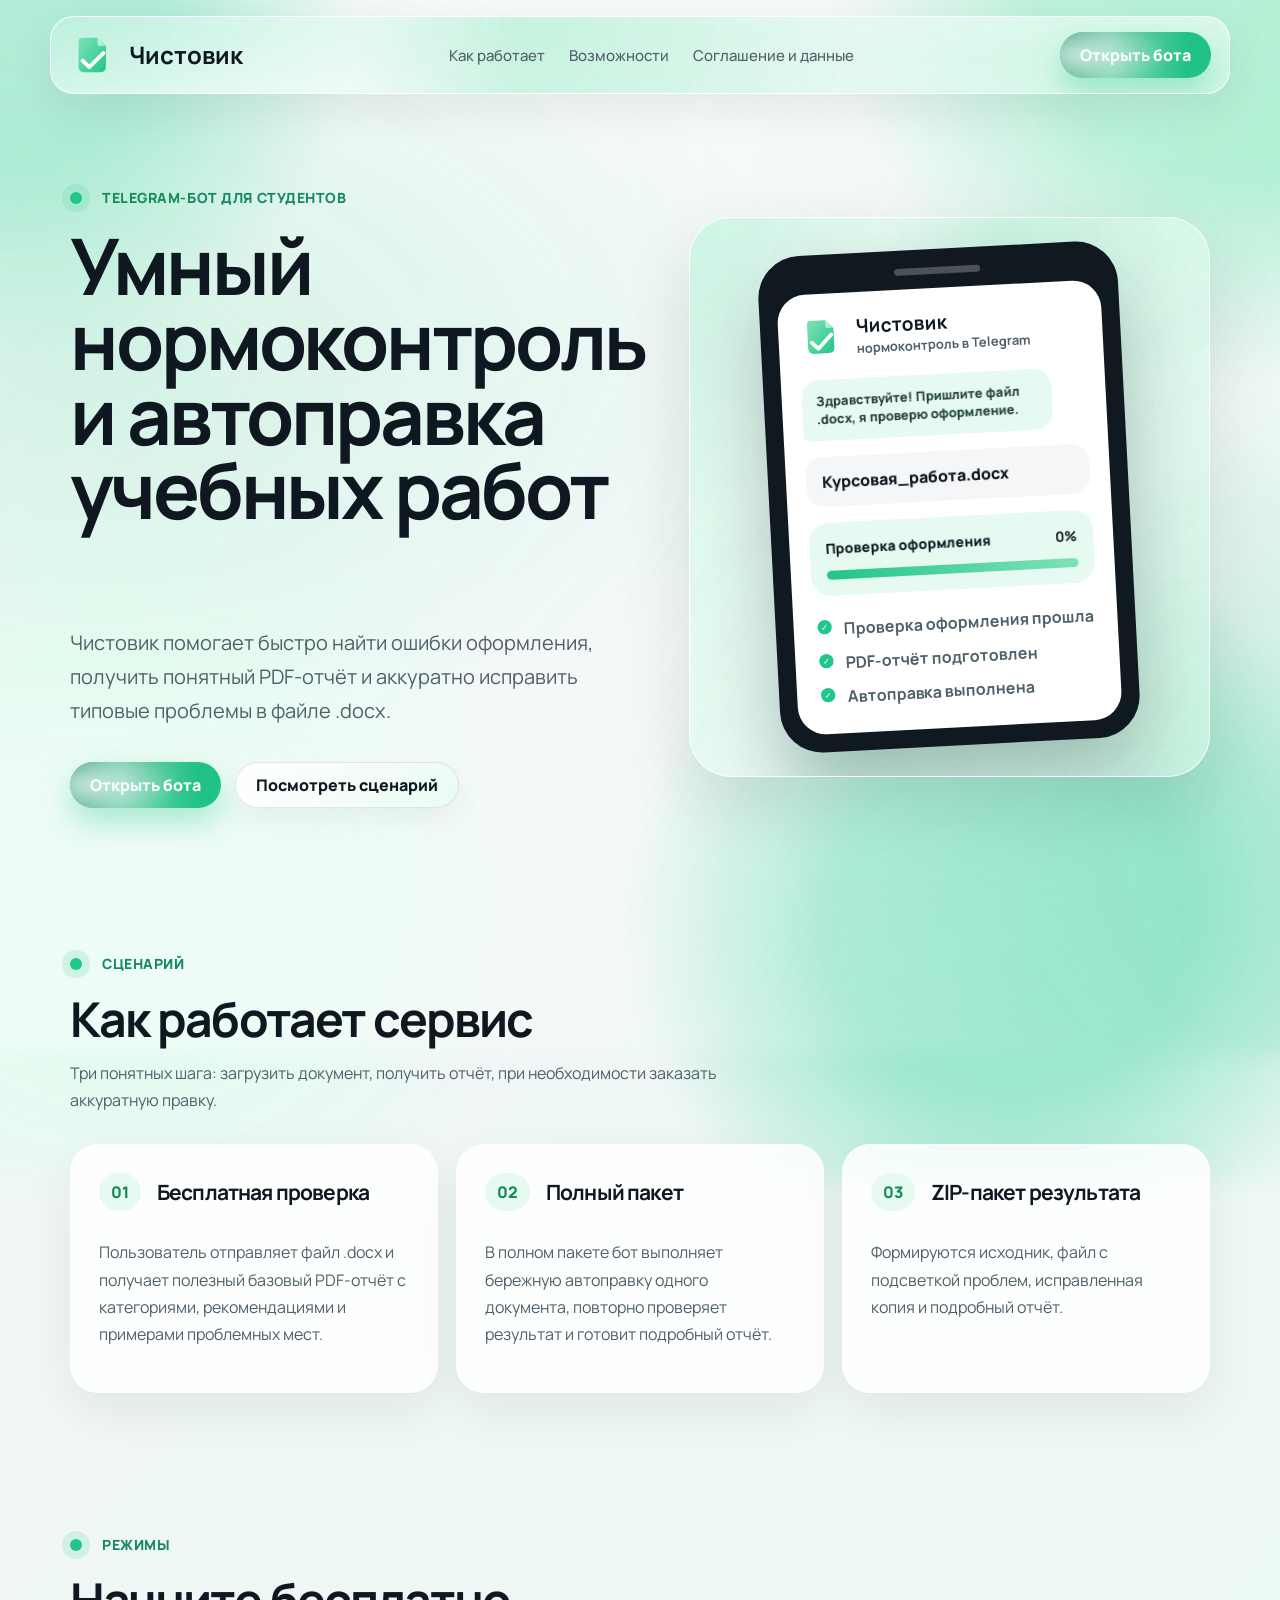
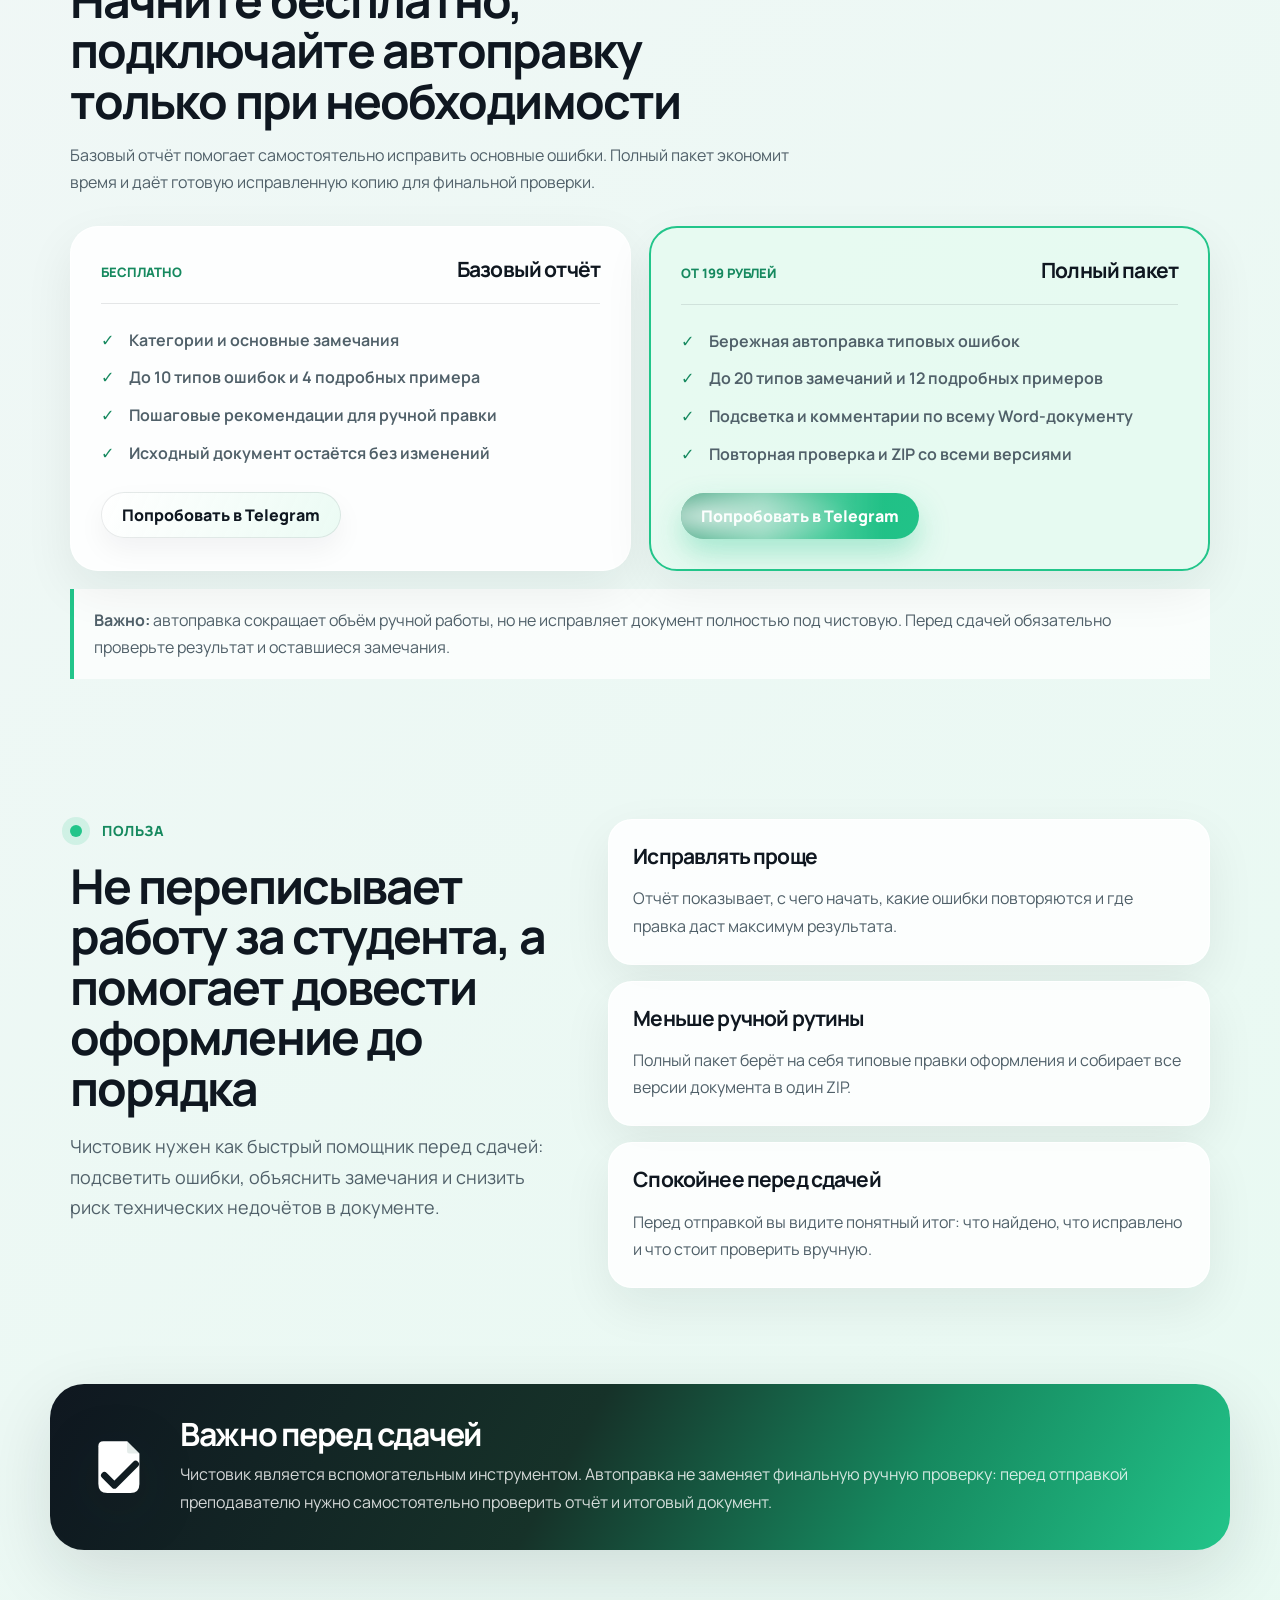
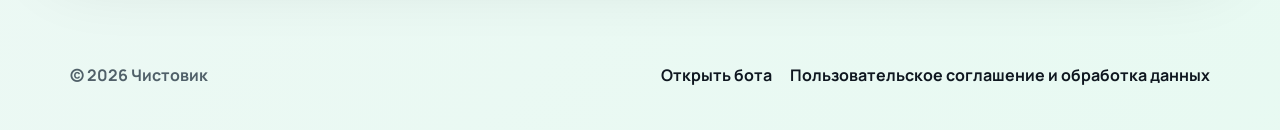
==== index.html @ cd35d50d "Refine landing caret" ====
<!doctype html>
<html lang="ru">
<head>
  <meta charset="utf-8" />
  <meta name="viewport" content="width=device-width, initial-scale=1" />
  <title>Чистовик — нормоконтроль и автоправка учебных работ</title>
  <meta name="description" content="Telegram-бот для проверки оформления, PDF-отчёта и бережной автоправки учебных работ в .docx." />
  <link rel="preconnect" href="https://fonts.googleapis.com">
  <link rel="preconnect" href="https://fonts.gstatic.com" crossorigin>
  <link href="https://fonts.googleapis.com/css2?family=Manrope:wght@400;500;600;700;800&display=swap" rel="stylesheet">
  <link rel="icon" href="assets/chistovik_mark.svg" type="image/svg+xml">
  <link rel="stylesheet" href="styles.css?v=20260607-caret1" />
</head>
<body>
  <header class="site-header">
    <a class="brand" href="index.html" aria-label="Чистовик — главная">
      <img src="assets/chistovik_mark.svg" alt="" />
      <span>Чистовик</span>
    </a>
    <nav class="nav" aria-label="Основная навигация">
      <a href="#how">Как работает</a>
      <a href="#features">Возможности</a>
      <a href="legal.html">Соглашение и данные</a>
    </nav>
    <a class="header-cta" href="https://t.me/testproverkatesbot" target="_blank" rel="noopener">Открыть бота</a>
  </header>

  <main>
    <section class="hero" id="start">
      <div class="hero__content">
        <p class="eyebrow">Telegram-бот для студентов</p>
        <h1 class="hero-title" data-typewriter="Умный нормоконтроль и автоправка учебных работ">Умный нормоконтроль и автоправка учебных работ</h1>
        <p class="lead">Чистовик помогает быстро найти ошибки оформления, получить понятный PDF-отчёт и аккуратно исправить типовые проблемы в файле .docx.</p>
        <div class="hero__actions">
          <a class="button button--primary" href="https://t.me/testproverkatesbot" target="_blank" rel="noopener">Открыть бота</a>
          <a class="button button--secondary" href="#how">Посмотреть сценарий</a>
        </div>
      </div>

      <div class="hero-card" aria-label="Пример интерфейса Чистовика">
        <div class="phone-shell">
          <div class="phone-top"></div>
          <div class="bot-card">
            <div class="bot-card__head">
              <img src="assets/chistovik_mark.svg" alt="" />
              <div>
                <strong>Чистовик</strong>
                <span>нормоконтроль в Telegram</span>
              </div>
            </div>
            <div class="bot-message bot-message--welcome">Здравствуйте! Пришлите файл .docx, я проверю оформление.</div>
            <div class="file-chip">Курсовая_работа.docx</div>
            <div class="progress-card">
              <div class="progress-card__top">
                <span>Проверка оформления</span>
                <b class="progress-percent"></b>
              </div>
              <div class="progress"><i></i></div>
            </div>
            <ul class="check-list">
              <li>Проверка оформления прошла</li>
              <li>PDF-отчёт подготовлен</li>
              <li>Автоправка выполнена</li>
            </ul>
          </div>
        </div>
      </div>
    </section>

    <section class="section" id="how">
      <div class="section__head">
        <p class="eyebrow">Сценарий</p>
        <h2>Как работает сервис</h2>
        <p>Три понятных шага: загрузить документ, получить отчёт, при необходимости заказать аккуратную правку.</p>
      </div>
      <div class="steps-grid">
        <article class="step-card">
          <div class="step-card__head">
            <span class="step-card__num">01</span>
            <h3>Бесплатная проверка</h3>
          </div>
          <p>Пользователь отправляет файл .docx и получает полезный базовый PDF-отчёт с категориями, рекомендациями и примерами проблемных мест.</p>
        </article>
        <article class="step-card">
          <div class="step-card__head">
            <span class="step-card__num">02</span>
            <h3>Полный пакет</h3>
          </div>
          <p>В полном пакете бот выполняет бережную автоправку одного документа, повторно проверяет результат и готовит подробный отчёт.</p>
        </article>
        <article class="step-card">
          <div class="step-card__head">
            <span class="step-card__num">03</span>
            <h3>ZIP-пакет результата</h3>
          </div>
          <p>Формируются исходник, файл с подсветкой проблем, исправленная копия и подробный отчёт.</p>
        </article>
      </div>
    </section>

    <section class="section comparison" id="plans">
      <div class="section__head">
        <p class="eyebrow">Режимы</p>
        <h2>Начните бесплатно, подключайте автоправку только при необходимости</h2>
        <p>Базовый отчёт помогает самостоятельно исправить основные ошибки. Полный пакет экономит время и даёт готовую исправленную копию для финальной проверки.</p>
      </div>
      <div class="comparison-grid">
        <article class="plan">
          <div class="plan__head">
            <span>Бесплатно</span>
            <h3>Базовый отчёт</h3>
          </div>
          <ul>
            <li>Категории и основные замечания</li>
            <li>До 10 типов ошибок и 4 подробных примера</li>
            <li>Пошаговые рекомендации для ручной правки</li>
            <li>Исходный документ остаётся без изменений</li>
          </ul>
          <a class="button button--secondary" href="https://t.me/testproverkatesbot" target="_blank" rel="noopener">Попробовать в Telegram</a>
        </article>
        <article class="plan plan--accent">
          <div class="plan__head">
            <span>от 199 рублей</span>
            <h3>Полный пакет</h3>
          </div>
          <ul>
            <li>Бережная автоправка типовых ошибок</li>
            <li>До 20 типов замечаний и 12 подробных примеров</li>
            <li>Подсветка и комментарии по всему Word-документу</li>
            <li>Повторная проверка и ZIP со всеми версиями</li>
          </ul>
          <a class="button button--primary" href="https://t.me/testproverkatesbot" target="_blank" rel="noopener">Попробовать в Telegram</a>
        </article>
      </div>
      <p class="comparison-note"><strong>Важно:</strong> автоправка сокращает объём ручной работы, но не исправляет документ полностью под чистовую. Перед сдачей обязательно проверьте результат и оставшиеся замечания.</p>
    </section>

    <section class="section split" id="features">
      <div>
        <p class="eyebrow">Польза</p>
        <h2>Не переписывает работу за студента, а помогает довести оформление до порядка</h2>
        <p class="section-text">Чистовик нужен как быстрый помощник перед сдачей: подсветить ошибки, объяснить замечания и снизить риск технических недочётов в документе.</p>
      </div>
      <div class="feature-list">
        <article>
          <h3>Исправлять проще</h3>
          <p>Отчёт показывает, с чего начать, какие ошибки повторяются и где правка даст максимум результата.</p>
        </article>
        <article>
          <h3>Меньше ручной рутины</h3>
          <p>Полный пакет берёт на себя типовые правки оформления и собирает все версии документа в один ZIP.</p>
        </article>
        <article>
          <h3>Спокойнее перед сдачей</h3>
          <p>Перед отправкой вы видите понятный итог: что найдено, что исправлено и что стоит проверить вручную.</p>
        </article>
      </div>
    </section>

    <section class="notice">
      <img class="notice__logo" src="assets/chistovik_mark_notice.svg" alt="" />
      <div>
        <h2>Важно перед сдачей</h2>
        <p>Чистовик является вспомогательным инструментом. Автоправка не заменяет финальную ручную проверку: перед отправкой преподавателю нужно самостоятельно проверить отчёт и итоговый документ.</p>
      </div>
    </section>
  </main>

  <footer class="footer">
    <span>© 2026 Чистовик</span>
    <div class="footer__links">
      <a href="https://t.me/testproverkatesbot" target="_blank" rel="noopener">Открыть бота</a>
      <a href="legal.html">Пользовательское соглашение и обработка данных</a>
    </div>
  </footer>
  <script>
    (() => {
      const title = document.querySelector('[data-typewriter]');
      if (!title || window.matchMedia('(prefers-reduced-motion: reduce)').matches) return;

      const text = title.dataset.typewriter || title.textContent.trim();
      title.style.minHeight = `${title.offsetHeight}px`;
      title.textContent = '';
      title.classList.add('is-typing');

      let index = 0;
      const typeNext = () => {
        title.textContent = text.slice(0, index);
        index += 1;

        if (index <= text.length) {
          const char = text[index - 2] || '';
          const delay = /[,\s]/.test(char) ? 54 : 34;
          window.setTimeout(typeNext, delay);
          return;
        }

        window.setTimeout(() => title.classList.remove('is-typing'), 900);
      };

      window.setTimeout(typeNext, 320);
    })();
  </script>
</body>
</html>
---- styles.css ----
:root {
  --chistovik-green: #22C58A;
  --chistovik-mint: #7EE2B6;
  --chistovik-mint-bg: #E6FAF1;
  --chistovik-bg: #F4F6F8;
  --chistovik-ink: #0F1720;
  --chistovik-gray: #506069;
  --white: #FFFFFF;
  --line: rgba(15, 23, 32, 0.1);
  --shadow: 0 24px 70px rgba(15, 23, 32, 0.12);
  --radius: 28px;
  --font: Manrope, Inter, DejaVu Sans, Arial, sans-serif;
}

* { box-sizing: border-box; }
html { scroll-behavior: smooth; scroll-padding-top: 112px; }
body {
  position: relative;
  min-height: 100vh;
  margin: 0;
  font-family: var(--font);
  background: linear-gradient(135deg, #f4f6f8 0%, #e6faf1 48%, #f4f6f8 100%);
  background-size: 240% 240%;
  color: var(--chistovik-ink);
  overflow-x: hidden;
  animation: pageGradientFlow 22s ease-in-out infinite;
}

body::before {
  content: '';
  position: fixed;
  inset: -22vmax;
  z-index: -2;
  pointer-events: none;
  background:
    radial-gradient(circle at 16% 20%, rgba(34,197,138,.46) 0 12vmax, transparent 27vmax),
    radial-gradient(circle at 82% 18%, rgba(126,226,182,.58) 0 15vmax, transparent 31vmax),
    radial-gradient(circle at 70% 82%, rgba(34,197,138,.36) 0 14vmax, transparent 30vmax),
    radial-gradient(circle at 22% 78%, rgba(230,250,241,.98) 0 17vmax, transparent 32vmax);
  filter: blur(12px) saturate(1.18);
  opacity: .98;
  animation: ambientGradientFlow 24s ease-in-out infinite alternate;
}

body::after {
  content: '';
  position: fixed;
  inset: -12vmax;
  z-index: -1;
  pointer-events: none;
  background:
    radial-gradient(ellipse at 12% 34%, rgba(126,226,182,.34), transparent 30%),
    radial-gradient(ellipse at 88% 62%, rgba(34,197,138,.30), transparent 34%),
    linear-gradient(115deg, rgba(255,255,255,.42) 0 24%, rgba(230,250,241,.14) 44%, rgba(126,226,182,.20) 62%, rgba(255,255,255,.34) 100%);
  background-size: 125% 125%, 130% 130%, 180% 180%;
  filter: blur(10px);
  opacity: .9;
  animation: ambientWaveSweep 18s ease-in-out infinite alternate;
}

@keyframes pageGradientFlow {
  0%, 100% { background-position: 0% 44%; }
  45% { background-position: 88% 56%; }
  72% { background-position: 36% 92%; }
}
@keyframes ambientGradientFlow {
  0% { transform: translate3d(-2%, -1%, 0) scale(1) rotate(0deg); }
  48% { transform: translate3d(3%, 2%, 0) scale(1.04) rotate(4deg); }
  100% { transform: translate3d(-1%, 3%, 0) scale(1.02) rotate(-3deg); }
}
@keyframes ambientWaveSweep {
  0% { transform: translate3d(-3%, 0, 0); background-position: 0% 38%, 100% 64%, 0% 50%; }
  50% { transform: translate3d(2%, -2%, 0); background-position: 36% 48%, 72% 46%, 72% 50%; }
  100% { transform: translate3d(4%, 1%, 0); background-position: 72% 58%, 36% 76%, 100% 50%; }
}
@keyframes headerWaveFlow {
  0%, 100% { transform: translate3d(-4%, 0, 0) rotate(-2deg); background-position: 0 12px, 0 0; }
  50% { transform: translate3d(4%, -3px, 0) rotate(2deg); background-position: 74px -2px, 100% 0; }
}
@keyframes phoneWaveFlow {
  0%, 100% { transform: translate3d(-5%, 2%, 0) rotate(-2deg); background-position: -40px 36px, 0 0; }
  50% { transform: translate3d(5%, -2%, 0) rotate(2deg); background-position: 70px -24px, 100% 0; }
}
@keyframes waveRibbonFlow {
  0%, 100% { transform: translate3d(-42%, 8%, 0) rotate(-10deg); opacity: .18; }
  42% { transform: translate3d(-4%, -8%, 0) rotate(7deg); opacity: .48; }
  78% { transform: translate3d(36%, 6%, 0) rotate(-6deg); opacity: .26; }
}
@keyframes ctaGradientFlow {
  0%, 100% { background-position: 0% 50%; }
  42% { background-position: 86% 42%; }
  74% { background-position: 40% 82%; }
}
@keyframes ctaLightSweep {
  0% { transform: translate3d(-46%, 12%, 0) rotate(-10deg); opacity: .18; }
  48% { transform: translate3d(18%, -10%, 0) rotate(8deg); opacity: .42; }
  100% { transform: translate3d(46%, 10%, 0) rotate(-6deg); opacity: .2; }
}

@media (prefers-reduced-motion: reduce) {
  html { scroll-behavior: auto; }
  *, *::before, *::after {
    transition-duration: .01ms !important;
  }
}

a { color: inherit; text-decoration: none; }
p { color: var(--chistovik-gray); line-height: 1.7; }
img { max-width: 100%; }
.hero__content, .hero-card, .section > *, .legal-layout > * { min-width: 0; }

.site-header {
  position: sticky;
  top: 0;
  z-index: 20;
  display: flex;
  align-items: center;
  justify-content: space-between;
  gap: 24px;
  max-width: 1180px;
  margin: 16px auto 0;
  padding: 14px 18px;
  overflow: hidden;
  border: 1px solid rgba(255,255,255,.75);
  border-radius: 24px;
  background: rgba(255,255,255,.72);
  backdrop-filter: blur(20px) saturate(1.08);
  box-shadow: 0 14px 45px rgba(15, 23, 32, 0.08);
}
.site-header::before {
  content: '';
  position: absolute;
  inset: -75% -26%;
  z-index: 0;
  pointer-events: none;
  background:
    radial-gradient(ellipse 70% 120% at 6% 22%, rgba(34,197,138,.34), transparent 62%),
    radial-gradient(ellipse 82% 130% at 92% 72%, rgba(126,226,182,.34), transparent 64%),
    radial-gradient(ellipse 68% 110% at 48% 112%, rgba(255,255,255,.68), transparent 66%),
    linear-gradient(105deg, rgba(230,250,241,.34), rgba(126,226,182,.16), rgba(255,255,255,.28));
  filter: blur(8px) saturate(1.08);
  opacity: .78;
  animation: headerWaveFlow 15s ease-in-out infinite;
}
.site-header::after {
  content: '';
  position: absolute;
  inset: -105% -48%;
  z-index: 0;
  pointer-events: none;
  background:
    linear-gradient(104deg, transparent 0 24%, rgba(255,255,255,.74) 38%, rgba(126,226,182,.54) 45%, transparent 60% 100%),
    linear-gradient(80deg, transparent 0 34%, rgba(34,197,138,.24) 44%, transparent 58% 100%);
  filter: blur(14px) saturate(1.08);
  opacity: .42;
  animation: waveRibbonFlow 7.8s ease-in-out infinite;
}
.site-header > * { position: relative; z-index: 1; }

.brand { display: inline-flex; align-items: center; gap: 12px; flex: 0 0 auto; }
.brand img { display: block; width: 48px; height: 48px; }
.brand span { color: var(--chistovik-ink); font-size: 24px; line-height: 1; font-weight: 700; letter-spacing: 0; }
.nav { display: flex; align-items: center; gap: 24px; font-weight: 500; font-size: 15px; color: var(--chistovik-gray); }
.nav a:hover { color: var(--chistovik-ink); }
.header-cta, .button {
  position: relative;
  display: inline-flex;
  align-items: center;
  justify-content: center;
  min-height: 46px;
  padding: 0 20px;
  overflow: hidden;
  isolation: isolate;
  border-radius: 999px;
  font-weight: 800;
  transition: transform .2s ease, box-shadow .2s ease, background .2s ease;
}
.header-cta, .button--primary {
  background: linear-gradient(115deg, #16895f 0%, #20bf85 28%, #22C58A 56%, #7EE2B6 82%, #20bf85 100%);
  background-size: 220% 220%;
  color: var(--white);
  box-shadow: 0 14px 30px rgba(34, 197, 138, .34);
  animation: ctaGradientFlow 8s ease-in-out infinite;
}
.header-cta::before, .button--primary::before {
  content: '';
  position: absolute;
  inset: -130% -48%;
  pointer-events: none;
  background:
    radial-gradient(ellipse at 30% 50%, rgba(255,255,255,.7), transparent 32%),
    linear-gradient(90deg, transparent 0 18%, rgba(230,250,241,.45) 42%, transparent 68% 100%);
  filter: blur(5px);
  animation: ctaLightSweep 6.8s ease-in-out infinite;
}
.button--secondary {
  background: linear-gradient(115deg, rgba(255,255,255,.94), rgba(230,250,241,.86), rgba(255,255,255,.96));
  background-size: 220% 220%;
  color: var(--chistovik-ink);
  border: 1px solid rgba(15,23,32,.09);
  box-shadow: 0 12px 28px rgba(15,23,32,.05);
  animation: ctaGradientFlow 10s ease-in-out infinite;
}
.header-cta:hover, .button:hover { transform: translateY(-2px); }

.hero {
  max-width: 1180px;
  margin: 52px auto 0;
  padding: 40px 20px 74px;
  display: grid;
  grid-template-columns: 1.04fr .96fr;
  gap: 54px;
  align-items: center;
}
.eyebrow {
  display: inline-flex;
  align-items: center;
  gap: 20px;
  margin: 0 0 18px;
  color: #16895f;
  font-size: 14px;
  font-weight: 800;
  letter-spacing: .04em;
  text-transform: uppercase;
}
.eyebrow::before {
  content: '';
  width: 12px;
  height: 12px;
  flex: 0 0 12px;
  border-radius: 50%;
  background: var(--chistovik-green);
  box-shadow: 0 0 0 8px rgba(34,197,138,.14);
  animation: eyebrowPulse 1.9s ease-in-out infinite;
}
@keyframes eyebrowPulse {
  0%, 100% {
    box-shadow: 0 0 0 8px rgba(34,197,138,.14), 0 0 0 0 rgba(34,197,138,.25);
    transform: scale(1);
  }
  50% {
    box-shadow: 0 0 0 8px rgba(34,197,138,.18), 0 0 0 13px rgba(34,197,138,0);
    transform: scale(1.08);
  }
}
h1, h2, h3 { margin: 0; letter-spacing: -0.04em; }
h1 { max-width: 720px; font-size: clamp(42px, 7vw, 78px); line-height: .96; }
.hero-title {
  position: relative;
}
.hero-title.is-typing::after {
  content: '';
  display: inline-block;
  width: 1px;
  height: .78em;
  margin-left: .06em;
  border-radius: 1px;
  background: currentColor;
  opacity: .82;
  vertical-align: -.08em;
  animation: caretBlink 1.05s steps(1) infinite;
}
@keyframes caretBlink {
  0%, 46% { opacity: .82; }
  47%, 100% { opacity: 0; }
}
h2 { font-size: clamp(30px, 4vw, 48px); line-height: 1.05; }
h3 { font-size: 21px; line-height: 1.2; }
.lead { max-width: 650px; margin: 24px 0 0; font-size: 20px; }
.hero__actions { display: flex; flex-wrap: wrap; gap: 14px; margin-top: 34px; }
.hero-card { position: relative; min-height: 560px; border-radius: 42px; background: linear-gradient(145deg, rgba(230,250,241,.96), rgba(255,255,255,.72)); border: 1px solid rgba(255,255,255,.8); box-shadow: var(--shadow); overflow: hidden; }
.hero-card::before { content: ''; position: absolute; inset: -42%; background: radial-gradient(ellipse 76% 54% at 2% 18%, rgba(34,197,138,.20), transparent 66%), radial-gradient(ellipse 78% 56% at 94% 78%, rgba(126,226,182,.48), transparent 68%), radial-gradient(ellipse 80% 58% at 44% 112%, rgba(255,255,255,.74), transparent 70%), linear-gradient(145deg, rgba(230,250,241,.20), rgba(126,226,182,.22), rgba(255,255,255,.16)); filter: blur(12px) saturate(1.08); opacity: .82; animation: phoneWaveFlow 17s ease-in-out infinite; }
.hero-card::after { content: ''; position: absolute; inset: -56% -44%; pointer-events: none; background: linear-gradient(105deg, transparent 0 26%, rgba(255,255,255,.72) 40%, rgba(126,226,182,.42) 48%, transparent 64% 100%), linear-gradient(rgba(255,255,255,.06), rgba(255,255,255,.20)); filter: blur(18px) saturate(1.05); opacity: .42; animation: waveRibbonFlow 8.6s ease-in-out infinite reverse; }
.phone-shell { position: absolute; left: 50%; top: 50%; z-index: 1; width: min(360px, 82%); transform: translate(-50%, -50%) rotate(-3deg); padding: 18px; border-radius: 42px; background: #101820; box-shadow: 0 38px 80px rgba(15,23,32,.26); }
.phone-top { width: 86px; height: 7px; margin: 0 auto 14px; border-radius: 99px; background: rgba(255,255,255,.25); }
.bot-card { padding: 20px; min-height: 440px; border-radius: 28px; background: #fff; overflow: hidden; }
.bot-card__head { display: flex; gap: 12px; align-items: center; }
.bot-card__head img { width: 46px; height: 46px; }
.bot-card__head strong { display:block; font-size: 19px; }
.bot-card__head span { display:block; color: var(--chistovik-gray); font-size: 13px; font-weight: 700; }
.bot-message { margin-top: 20px; max-width: 250px; padding: 12px 14px; border-radius: 18px 18px 18px 6px; background: var(--chistovik-mint-bg); color: #244237; font-size: 13px; line-height: 1.42; font-weight: 800; opacity: 1; transform: translateY(0); animation: phoneStepIn 9s ease-in-out infinite; }
.file-chip { margin-top: 16px; padding: 14px 16px; border-radius: 18px; background: var(--chistovik-bg); font-weight: 800; opacity: 1; transform: translateX(0); animation: fileSend 9s ease-in-out infinite; }
.progress-card { margin-top: 16px; padding: 16px; border-radius: 20px; background: var(--chistovik-mint-bg); opacity: 1; transform: translateY(0); animation: progressCardIn 9s ease-in-out infinite; }
.progress-card__top { display: flex; justify-content: space-between; gap: 12px; font-size: 14px; font-weight: 800; }
.progress { height: 9px; margin-top: 13px; border-radius: 999px; background: rgba(34,197,138,.18); overflow: hidden; }
.progress i { display: block; height: 100%; width: 100%; border-radius: inherit; background: linear-gradient(90deg, var(--chistovik-green), var(--chistovik-mint)); animation: progressRun 9s ease-in-out infinite; }
.progress-percent::before { content: "0%"; animation: progressPercent 9s linear infinite; }
.check-list { padding: 0; margin: 22px 0 0; list-style: none; display: grid; gap: 12px; }
.check-list li { position: relative; padding-left: 30px; color: var(--chistovik-gray); font-weight: 700; opacity: 1; transform: translateX(0); animation: checkSlide 9s ease-in-out infinite; }
.check-list li:nth-child(1) { animation-delay: 0s; }
.check-list li:nth-child(2) { animation-delay: .28s; }
.check-list li:nth-child(3) { animation-delay: .56s; }
.check-list li::before { content: '✓'; position:absolute; left:0; top:-2px; width:22px; height:22px; border-radius:50%; background: var(--chistovik-green); color:#fff; display:grid; place-items:center; font-size:13px; transform: scale(.65); animation: checkPop 9s ease-in-out infinite; }
.check-list li:nth-child(2)::before { animation-delay: .28s; }
.check-list li:nth-child(3)::before { animation-delay: .56s; }
@keyframes phoneStepIn {
  0%, 100% { opacity: 1; transform: translateY(0); }
  44%, 88% { opacity: .38; transform: translateY(-4px); }
}
@keyframes fileSend {
  0%, 14%, 100% { opacity: .35; transform: translateX(18px); }
  22%, 88% { opacity: 1; transform: translateX(0); }
  96% { opacity: .35; transform: translateX(18px); }
}
@keyframes progressCardIn {
  0%, 30%, 100% { opacity: .35; transform: translateY(12px); }
  38%, 88% { opacity: 1; transform: translateY(0); }
  96% { opacity: .35; transform: translateY(12px); }
}
@keyframes progressRun {
  0%, 38% { width: 0%; }
  52% { width: 38%; }
  67% { width: 82%; }
  76%, 94% { width: 100%; }
  100% { width: 0%; }
}
@keyframes progressPercent {
  0%, 38% { content: "0%"; }
  48% { content: "27%"; }
  58% { content: "54%"; }
  68% { content: "82%"; }
  76%, 94% { content: "100%"; }
  100% { content: "0%"; }
}
@keyframes checkSlide {
  0%, 64%, 100% { opacity: .28; transform: translateX(14px); }
  72%, 88% { opacity: 1; transform: translateX(0); }
  96% { opacity: .28; transform: translateX(14px); }
}
@keyframes checkPop {
  0%, 64%, 100% { transform: scale(.65); }
  72%, 88% { transform: scale(1); }
  96% { transform: scale(.65); }
}

.section { max-width: 1180px; margin: 0 auto; padding: 70px 20px; scroll-margin-top: 112px; }
.section__head { max-width: 720px; margin-bottom: 30px; }
.steps-grid { display: grid; grid-template-columns: repeat(3, 1fr); gap: 18px; }
.step-card, .feature-list article, .legal-card, .legal-toc, .summary-box { background: rgba(255,255,255,.84); border: 1px solid rgba(255,255,255,.9); box-shadow: 0 18px 50px rgba(15,23,32,.07); }
.step-card { padding: 28px; border-radius: var(--radius); }
.step-card__head { display: flex; align-items: center; gap: 16px; margin-bottom: 28px; }
.step-card__num { display:inline-flex; padding: 8px 12px; border-radius: 999px; background: var(--chistovik-mint-bg); color: #16895f; font-weight: 900; }
.split { display: grid; grid-template-columns: .9fr 1.1fr; gap: 46px; align-items: start; }
.section-text { font-size: 18px; }
.feature-list { display: grid; gap: 16px; }
.feature-list article { padding: 24px; border-radius: 24px; }
.feature-list p { margin-bottom: 0; }
.comparison-grid { display: grid; grid-template-columns: repeat(2, minmax(0, 1fr)); gap: 18px; }
.plan { padding: 30px; border-radius: var(--radius); background: rgba(255,255,255,.86); border: 1px solid rgba(255,255,255,.95); box-shadow: 0 18px 50px rgba(15,23,32,.07); }
.plan--accent { position: relative; overflow: hidden; isolation: isolate; border: 2px solid var(--chistovik-green); background: rgba(230,250,241,.9); }
.plan__head { display: flex; align-items: baseline; justify-content: space-between; gap: 20px; padding-bottom: 20px; border-bottom: 1px solid var(--line); }
.plan__head span { color: #16895f; font-size: 13px; font-weight: 800; text-transform: uppercase; }
.plan ul { display: grid; gap: 13px; margin: 24px 0 0; padding: 0; list-style: none; }
.plan li { position: relative; padding-left: 28px; color: var(--chistovik-gray); line-height: 1.55; font-weight: 650; }
.plan li::before { content: '✓'; position: absolute; left: 0; top: 0; color: #16895f; font-weight: 900; }
.plan .button { margin-top: 26px; }
.comparison-note { margin: 18px 0 0; padding: 18px 20px; border-left: 4px solid var(--chistovik-green); background: rgba(255,255,255,.72); }
.notice { position: relative; max-width: 1180px; margin: 26px auto 86px; padding: 34px; border-radius: 34px; color:#fff; display:flex; gap:24px; align-items:center; overflow: hidden; background: linear-gradient(120deg, #0F1720 0%, #163229 44%, #16895f 72%, #22C58A 100%); box-shadow: var(--shadow); }
.notice > * { position: relative; z-index: 1; }
.notice__logo { width: 72px; height: 72px; flex: 0 0 72px; filter: drop-shadow(0 16px 28px rgba(15,23,32,.18)); }
.notice h2 { font-size: 32px; }
.notice p { color: rgba(255,255,255,.82); margin: 10px 0 0; }
.footer { max-width: 1180px; margin: 0 auto; padding: 28px 20px 44px; display:flex; justify-content:space-between; gap:20px; color: var(--chistovik-gray); font-weight: 700; }
.footer a { color: var(--chistovik-ink); }
.footer__links { display: flex; align-items: center; justify-content: flex-end; flex-wrap: wrap; gap: 18px; }

.legal-page { max-width: 1180px; margin: 0 auto; padding: 48px 20px 78px; }
.legal-hero { max-width: 880px; padding: 26px 0 34px; }
.legal-hero h1 { font-size: clamp(36px, 5vw, 62px); }
.legal-hero p:last-child { font-size: 18px; }
.back-link { display: flex; width: fit-content; margin-bottom: 18px; color: var(--chistovik-gray); font-weight: 800; }
.legal-hero .eyebrow { display: flex; width: fit-content; margin-top: 0; margin-bottom: 18px; }
.legal-layout { display: grid; grid-template-columns: 270px 1fr; gap: 24px; align-items: start; }
.legal-toc { position: sticky; top: 112px; display:grid; gap: 10px; padding: 18px; border-radius: 24px; }
.legal-toc strong { margin-bottom: 6px; }
.legal-toc a { color: var(--chistovik-gray); font-weight: 750; font-size: 14px; }
.legal-card { padding: 34px; border-radius: 30px; counter-reset: legal-section; }
.legal-card section { padding-top: 24px; margin-top: 24px; border-top: 1px solid var(--line); }
.legal-card section[data-section] { counter-increment: legal-section; }
.legal-card h2 { font-size: 28px; margin-bottom: 14px; }
.legal-card li { margin: 10px 0; color: var(--chistovik-gray); line-height: 1.75; }
.summary-box { padding: 18px 20px; border-radius: 20px; background: var(--chistovik-mint-bg); color: #244237; line-height: 1.65; }

@media (max-width: 860px) {
  .site-header { margin: 10px 10px 0; border-radius: 20px; }
  .nav { display: none; }
  .hero, .split, .legal-layout, .comparison-grid { grid-template-columns: 1fr; }
  .hero { margin-top: 22px; gap: 26px; padding-bottom: 44px; }
  .hero-card { min-height: 520px; }
  .steps-grid { grid-template-columns: 1fr; }
  .legal-toc { position: static; }
  .notice { margin-left: 20px; margin-right: 20px; align-items: flex-start; }
}

@media (max-width: 560px) {
  body { overflow-x: hidden; }
  body::before {
    inset: -34vmax -28vmax;
    background:
      radial-gradient(circle at 20% 8%, rgba(34,197,138,.26) 0 18vmax, transparent 36vmax),
      radial-gradient(circle at 86% 30%, rgba(126,226,182,.34) 0 20vmax, transparent 40vmax),
      radial-gradient(circle at 52% 86%, rgba(34,197,138,.20) 0 18vmax, transparent 42vmax);
    filter: blur(18px) saturate(1.08);
    opacity: .72;
  }
  body::after {
    inset: -22vmax;
    background:
      radial-gradient(ellipse at 18% 28%, rgba(126,226,182,.22), transparent 42%),
      radial-gradient(ellipse at 92% 72%, rgba(34,197,138,.18), transparent 44%);
    background-size: 150% 150%, 155% 155%;
    filter: blur(18px);
    opacity: .54;
  }
  .site-header { width: calc(100% - 20px); gap: 10px; padding: 12px; }
  .brand { min-width: 0; }
  .brand { gap: 8px; }
  .brand img { width: 32px; height: 32px; }
  .brand span { font-size: 17px; }
  .header-cta { min-height: 40px; padding: 0 12px; font-size: 12px; white-space: nowrap; }
  .site-header::before {
    inset: -95% -42%;
    opacity: .68;
    filter: blur(10px) saturate(1.04);
  }
  .hero, .section, .footer { width: 100%; max-width: 100vw; overflow: visible; }
  .hero { margin-left: 0; margin-right: 0; padding-left: 16px; padding-right: 16px; }
  .hero__content { width: 100%; max-width: calc(100vw - 32px); min-width: 0; overflow: visible; }
  .eyebrow {
    max-width: 100%;
    gap: 18px;
    padding: 8px 0 8px 10px;
    margin-left: -2px;
    overflow: visible;
  }
  .eyebrow::before {
    margin-left: 2px;
  }
  h1 { max-width: calc(100vw - 32px); font-size: 30px; line-height: 1.08; overflow-wrap: anywhere; word-break: break-word; }
  h2 { max-width: 100%; font-size: 30px; overflow-wrap: anywhere; }
  .lead { max-width: 100%; font-size: 17px; overflow-wrap: anywhere; }
  .hero__actions { display: grid; }
  .button { width: 100%; }
  .hero-card { width: 100%; max-width: calc(100vw - 32px); min-height: 530px; overflow: hidden; border-radius: 28px; }
  .hero-card::before {
    inset: -52%;
    opacity: .66;
    filter: blur(14px) saturate(1.04);
  }
  .phone-shell { top: 52%; width: min(310px, calc(100% - 28px)); max-width: 310px; padding: 14px; transform: translate(-50%, -50%) rotate(-2deg); }
  .bot-card { padding: 16px; }
  .bot-message { max-width: 210px; }
  .step-card p, .section__head p, .plan li, .feature-list p, .notice p { overflow-wrap: anywhere; }
  .section { padding: 46px 16px; }
  .section + .section { padding-top: 34px; }
  .section__head { margin-bottom: 24px; }
  .step-card__head { align-items: flex-start; gap: 14px; margin-bottom: 20px; }
  .step-card__num { flex: 0 0 auto; }
  .step-card, .feature-list article, .plan, .legal-card, .legal-toc, .summary-box {
    box-shadow: 0 14px 36px rgba(15,23,32,.06);
  }
  .notice { width: auto; max-width: calc(100vw - 32px); margin-left: 16px; margin-right: 16px; padding: 24px; overflow: hidden; flex-direction: column; }
  .notice__logo { width: 58px; height: 58px; flex-basis: 58px; }
  .notice h2 { font-size: 26px; line-height: 1.12; }
  .footer { flex-direction: column; }
  .footer > span { order: 2; }
  .footer__links { order: 1; justify-content: flex-start; }
  .legal-page { width: 100%; padding: 32px 16px 58px; }
  .legal-hero h1 { max-width: 100%; font-size: 34px; overflow-wrap: anywhere; }
  .legal-toc, .legal-card { width: 100%; }
  .legal-card { padding: 22px; }
  .plan { padding: 24px; }
  .plan__head { display: grid; gap: 8px; }
}

@media (max-width: 380px) {
  .site-header { gap: 8px; padding: 10px; }
  .brand img { width: 30px; height: 30px; }
  .brand span { font-size: 15px; }
  .header-cta { min-height: 38px; padding: 0 10px; font-size: 11px; }
  .hero { padding-left: 14px; padding-right: 14px; }
  h1 { max-width: calc(100vw - 28px); font-size: 28px; }
  .lead { font-size: 16px; }
  .hero-card { max-width: calc(100vw - 28px); min-height: 500px; }
  .phone-shell { width: min(276px, calc(100% - 24px)); padding: 12px; border-radius: 36px; }
  .bot-card { min-height: 378px; padding: 14px; border-radius: 24px; }
  .bot-card__head img { width: 38px; height: 38px; }
  .bot-card__head strong { font-size: 17px; }
  .bot-card__head span, .bot-message { font-size: 12px; }
  .file-chip { padding: 12px 14px; font-size: 14px; }
  .progress-card { padding: 14px; }
  .check-list { gap: 10px; margin-top: 18px; }
  .check-list li { font-size: 14px; }
  .section { padding-left: 14px; padding-right: 14px; }
  .step-card, .feature-list article, .plan { padding: 22px; }
  .notice { max-width: calc(100vw - 28px); margin-left: 14px; margin-right: 14px; }
}

/* Legal page: clear spacing and subsection numbering */
.legal-hero .back-link + .eyebrow { margin-top: 0; }

.legal-card section[data-section] ol {
  list-style: none;
  padding-left: 0;
  margin-left: 0;
  counter-reset: legal-subitem;
}

.legal-card section[data-section] li {
  position: relative;
  padding-left: 76px;
}

.legal-card section[data-section] li::before {
  counter-increment: legal-subitem;
  content: counter(legal-section) "." counter(legal-subitem) ".";
  position: absolute;
  left: 0;
  top: 0;
  width: 56px;
  text-align: right;
  color: #16895f;
  font-weight: 900;
  white-space: nowrap;
}

@media (max-width: 560px) {
  .legal-card section[data-section] li {
    padding-left: 68px;
  }

  .legal-card section[data-section] li::before {
    width: 50px;
  }
}
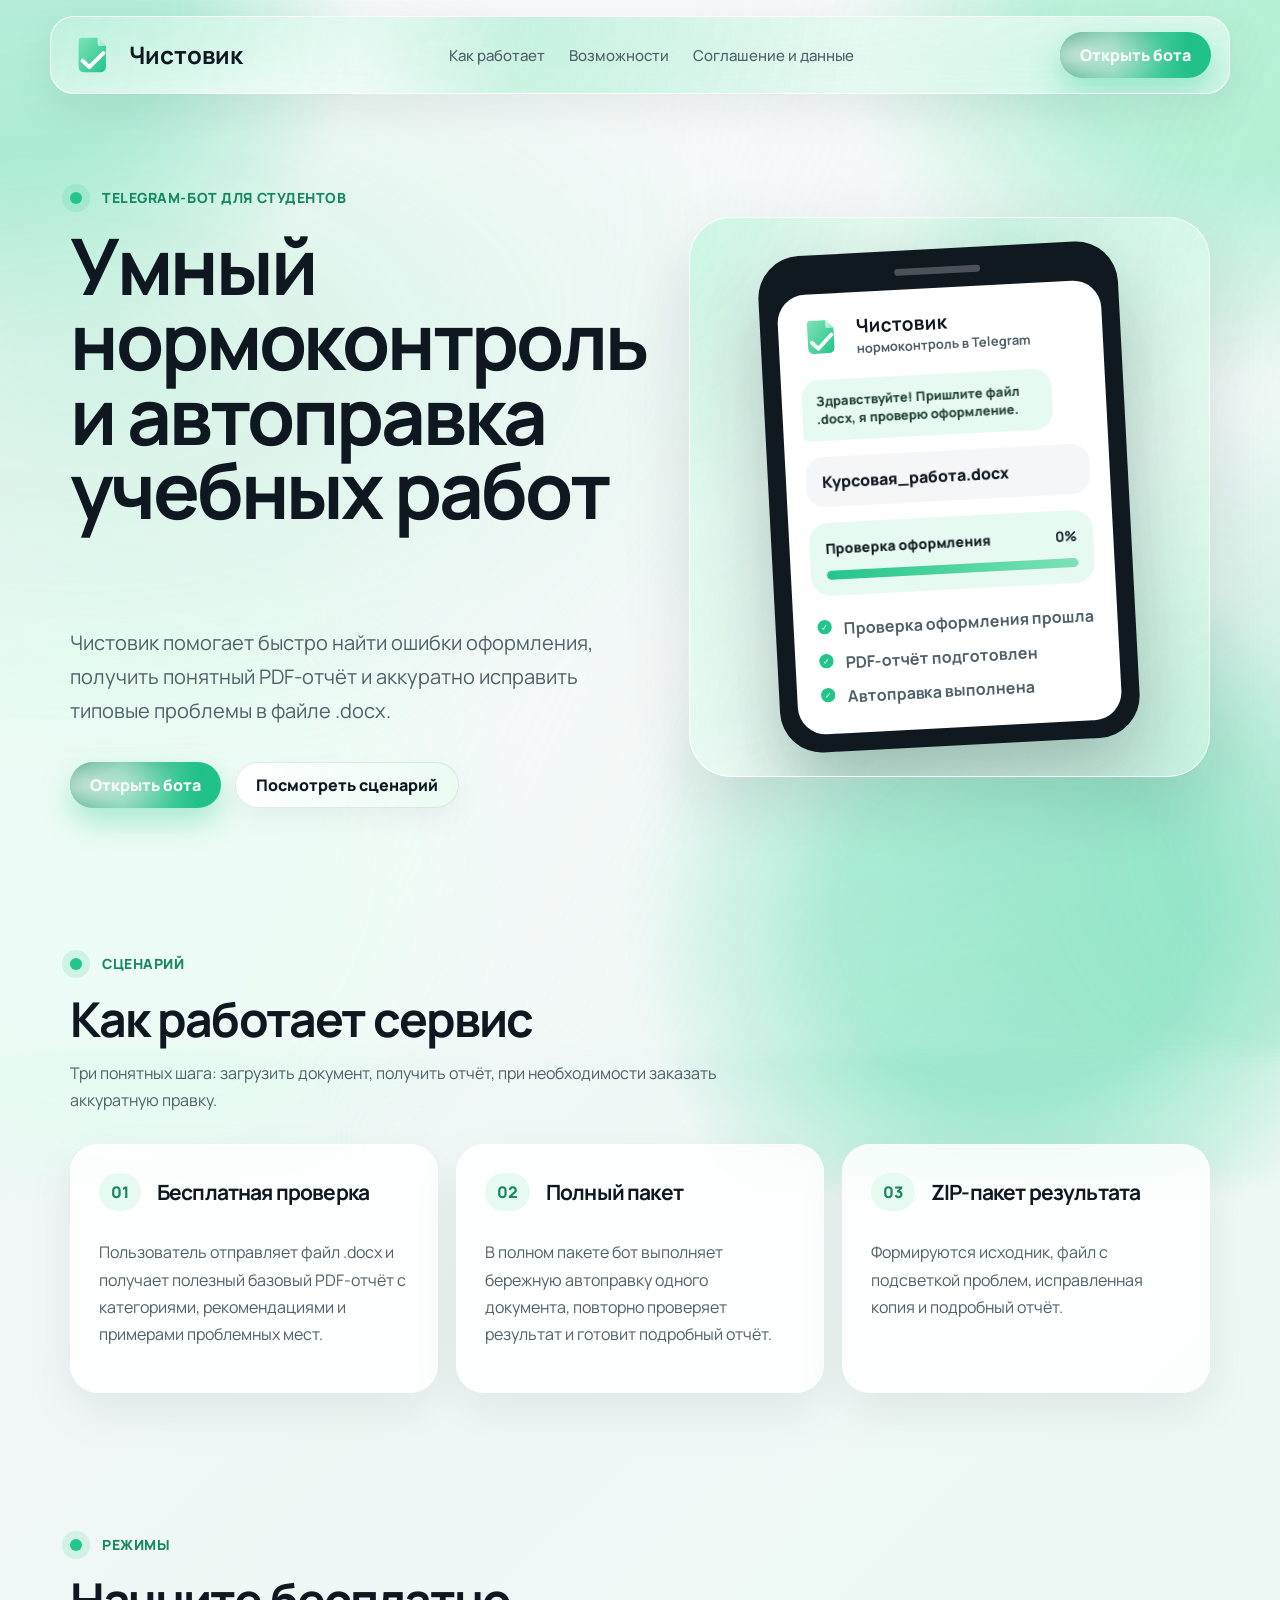
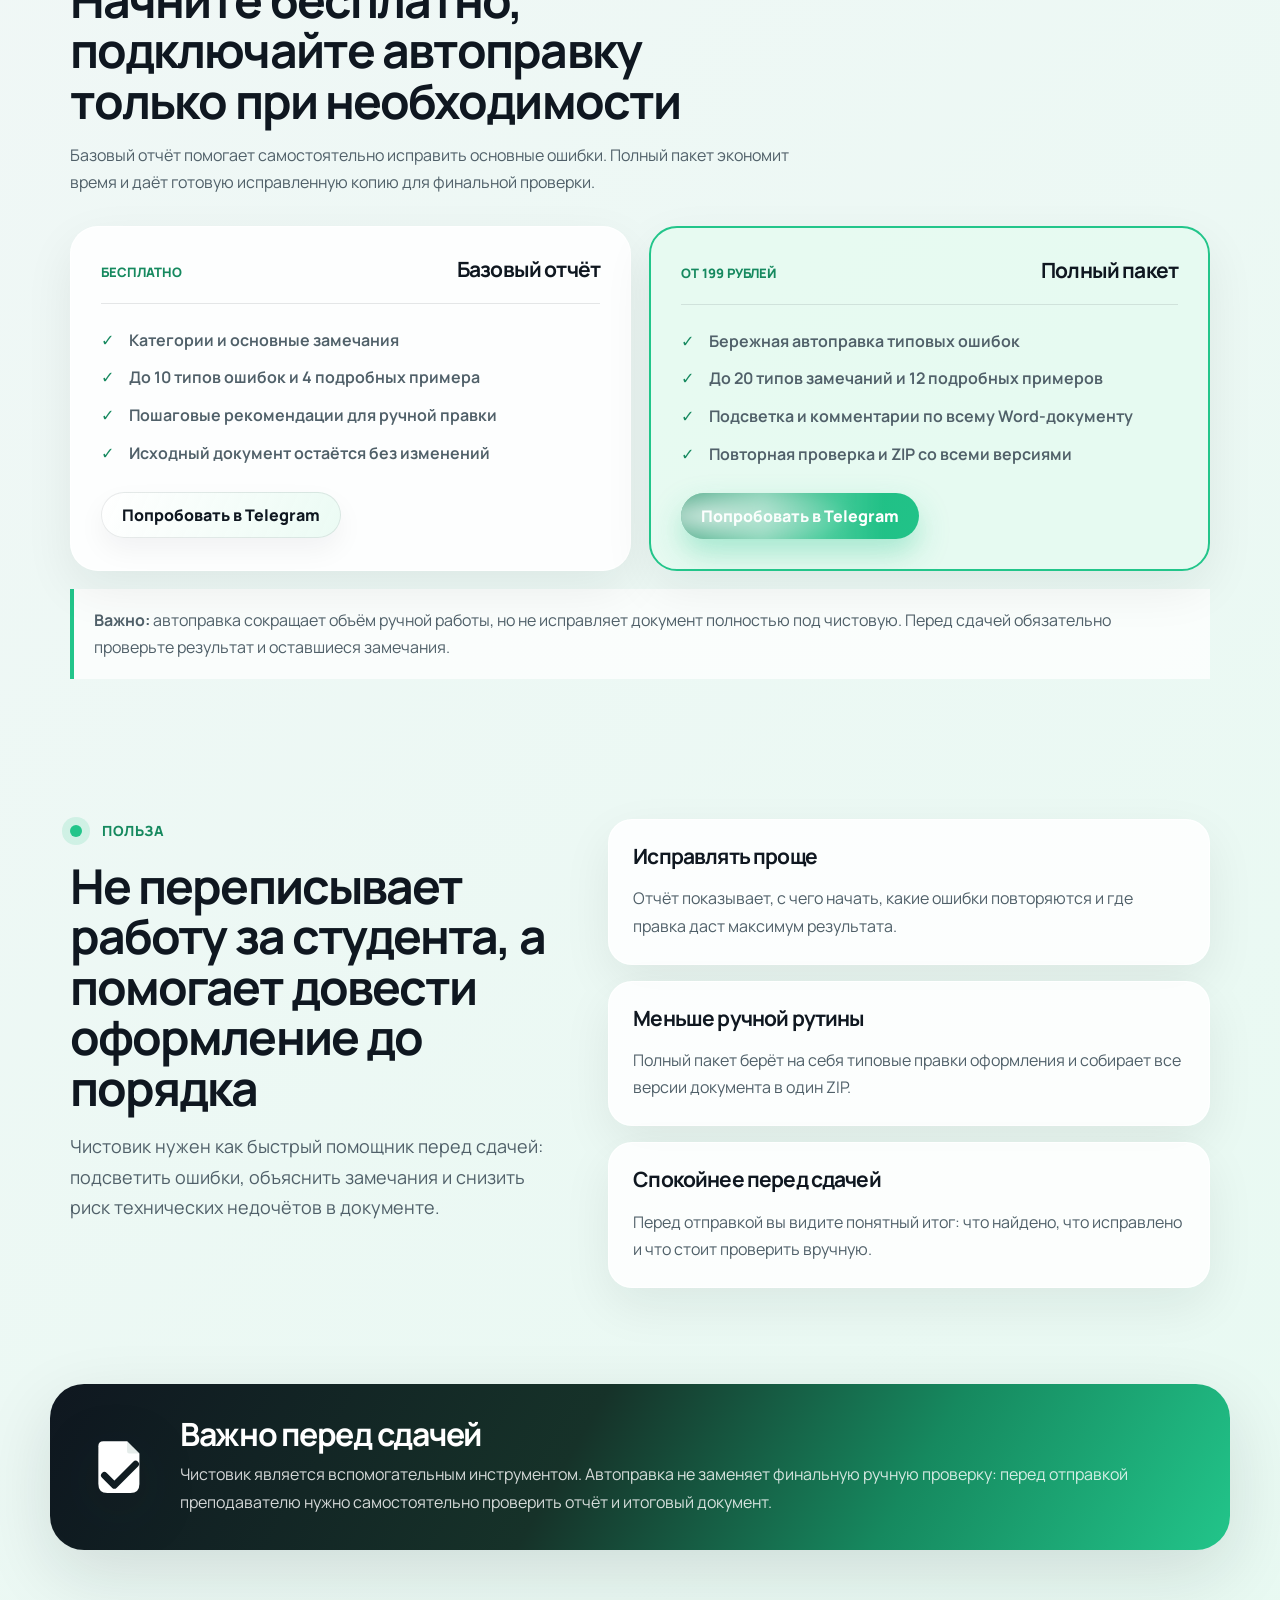
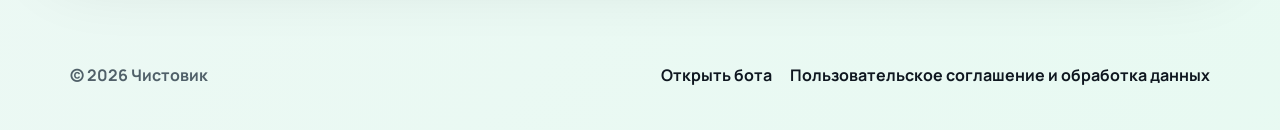
==== commit 9090ba4d: "Polish typewriter animation" ====
--- a/index.html
+++ b/index.html
@@ -9,7 +9,7 @@
   <link rel="preconnect" href="https://fonts.gstatic.com" crossorigin>
   <link href="https://fonts.googleapis.com/css2?family=Manrope:wght@400;500;600;700;800&display=swap" rel="stylesheet">
   <link rel="icon" href="assets/chistovik_mark.svg" type="image/svg+xml">
-  <link rel="stylesheet" href="styles.css?v=20260607-caret1" />
+  <link rel="stylesheet" href="styles.css?v=20260607-type1" />
 </head>
 <body>
   <header class="site-header">
@@ -183,22 +183,60 @@
       title.textContent = '';
       title.classList.add('is-typing');
 
+      const steps = [];
+      const tokens = text.match(/\S+|\s+/g) || [];
+      tokens.forEach((token) => {
+        if (/^\s+$/.test(token)) {
+          steps.push({
+            char: ' ',
+            run: () => title.appendChild(document.createTextNode(token)),
+          });
+          return;
+        }
+
+        const word = document.createElement('span');
+        word.className = 'type-word';
+        Array.from(token).forEach((char) => {
+          steps.push({
+            char,
+            run: () => {
+              if (!word.isConnected) title.appendChild(word);
+              const letter = document.createElement('span');
+              letter.className = 'type-char';
+              letter.textContent = char;
+              word.appendChild(letter);
+              window.requestAnimationFrame(() => letter.classList.add('is-visible'));
+            },
+          });
+        });
+      });
+
       let index = 0;
       const typeNext = () => {
-        title.textContent = text.slice(0, index);
+        const step = steps[index];
+        if (!step) {
+          window.setTimeout(() => title.classList.remove('is-typing'), 1100);
+          return;
+        }
+
+        step.run();
         index += 1;
 
-        if (index <= text.length) {
-          const char = text[index - 2] || '';
-          const delay = /[,\s]/.test(char) ? 54 : 34;
+        if (index < steps.length) {
+          const char = step.char || '';
+          const nextChar = steps[index]?.char || '';
+          const baseDelay = /[,\s]/.test(char) ? 86 : 43;
+          const softPause = /[А-ЯA-Z]/.test(nextChar) ? 14 : 0;
+          const wave = Math.round(Math.sin(index * 1.45) * 7);
+          const delay = baseDelay + softPause + wave;
           window.setTimeout(typeNext, delay);
           return;
         }
 
-        window.setTimeout(() => title.classList.remove('is-typing'), 900);
+        window.setTimeout(() => title.classList.remove('is-typing'), 1100);
       };
 
-      window.setTimeout(typeNext, 320);
+      window.setTimeout(typeNext, 420);
     })();
   </script>
 </body>
--- a/styles.css
+++ b/styles.css
@@ -248,21 +248,41 @@
 .hero-title {
   position: relative;
 }
+.hero-title .type-word {
+  display: inline-block;
+  white-space: nowrap;
+}
+.hero-title .type-char {
+  display: inline-block;
+  opacity: 0;
+  filter: blur(5px);
+  transform: translate3d(0, .16em, 0) scale(.985);
+  transition:
+    opacity .38s cubic-bezier(.16, 1, .3, 1),
+    filter .42s cubic-bezier(.16, 1, .3, 1),
+    transform .42s cubic-bezier(.16, 1, .3, 1);
+  will-change: opacity, filter, transform;
+}
+.hero-title .type-char.is-visible {
+  opacity: 1;
+  filter: blur(0);
+  transform: translate3d(0, 0, 0) scale(1);
+}
 .hero-title.is-typing::after {
   content: '';
   display: inline-block;
-  width: 1px;
-  height: .78em;
-  margin-left: .06em;
-  border-radius: 1px;
+  width: 2px;
+  height: .74em;
+  margin-left: .07em;
+  border-radius: 2px;
   background: currentColor;
-  opacity: .82;
-  vertical-align: -.08em;
-  animation: caretBlink 1.05s steps(1) infinite;
+  opacity: .58;
+  vertical-align: -.06em;
+  animation: caretBlink 1.12s steps(1) infinite;
 }
 @keyframes caretBlink {
-  0%, 46% { opacity: .82; }
-  47%, 100% { opacity: 0; }
+  0%, 50% { opacity: .58; }
+  51%, 100% { opacity: 0; }
 }
 h2 { font-size: clamp(30px, 4vw, 48px); line-height: 1.05; }
 h3 { font-size: 21px; line-height: 1.2; }
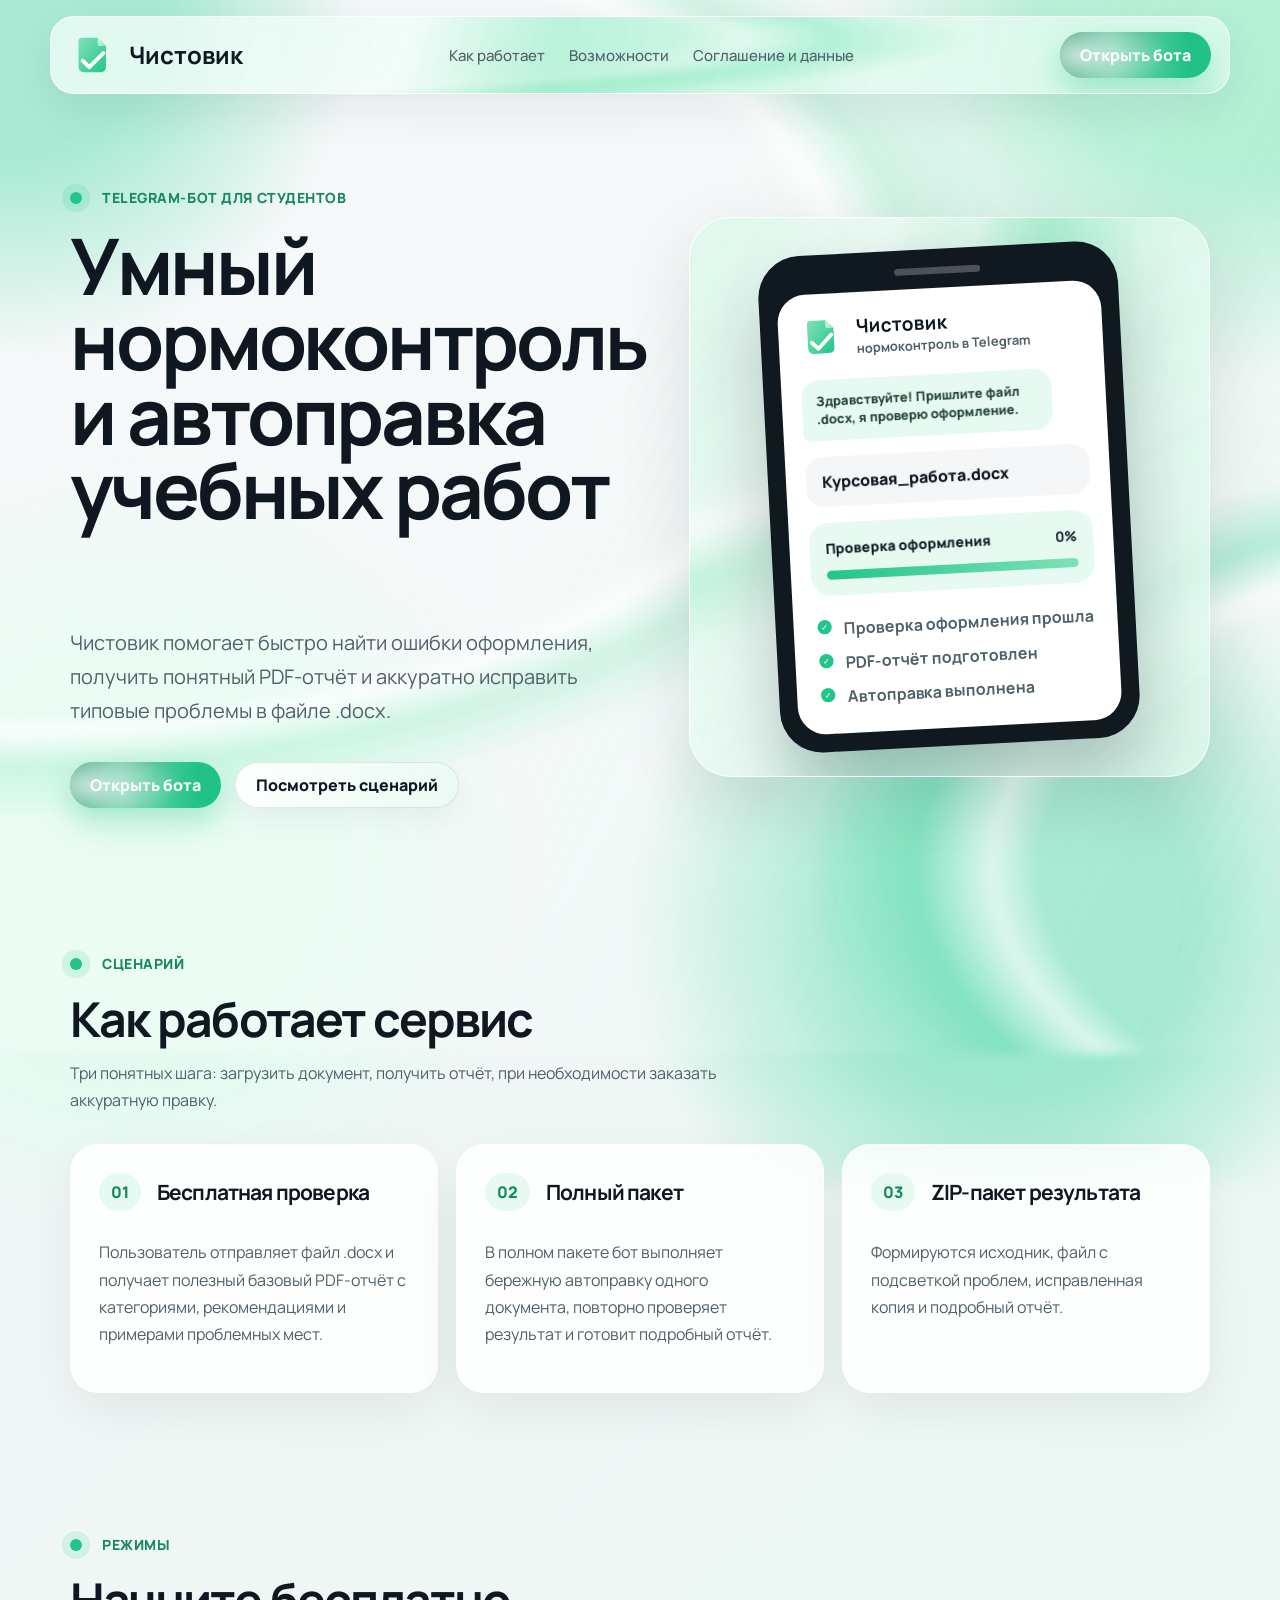
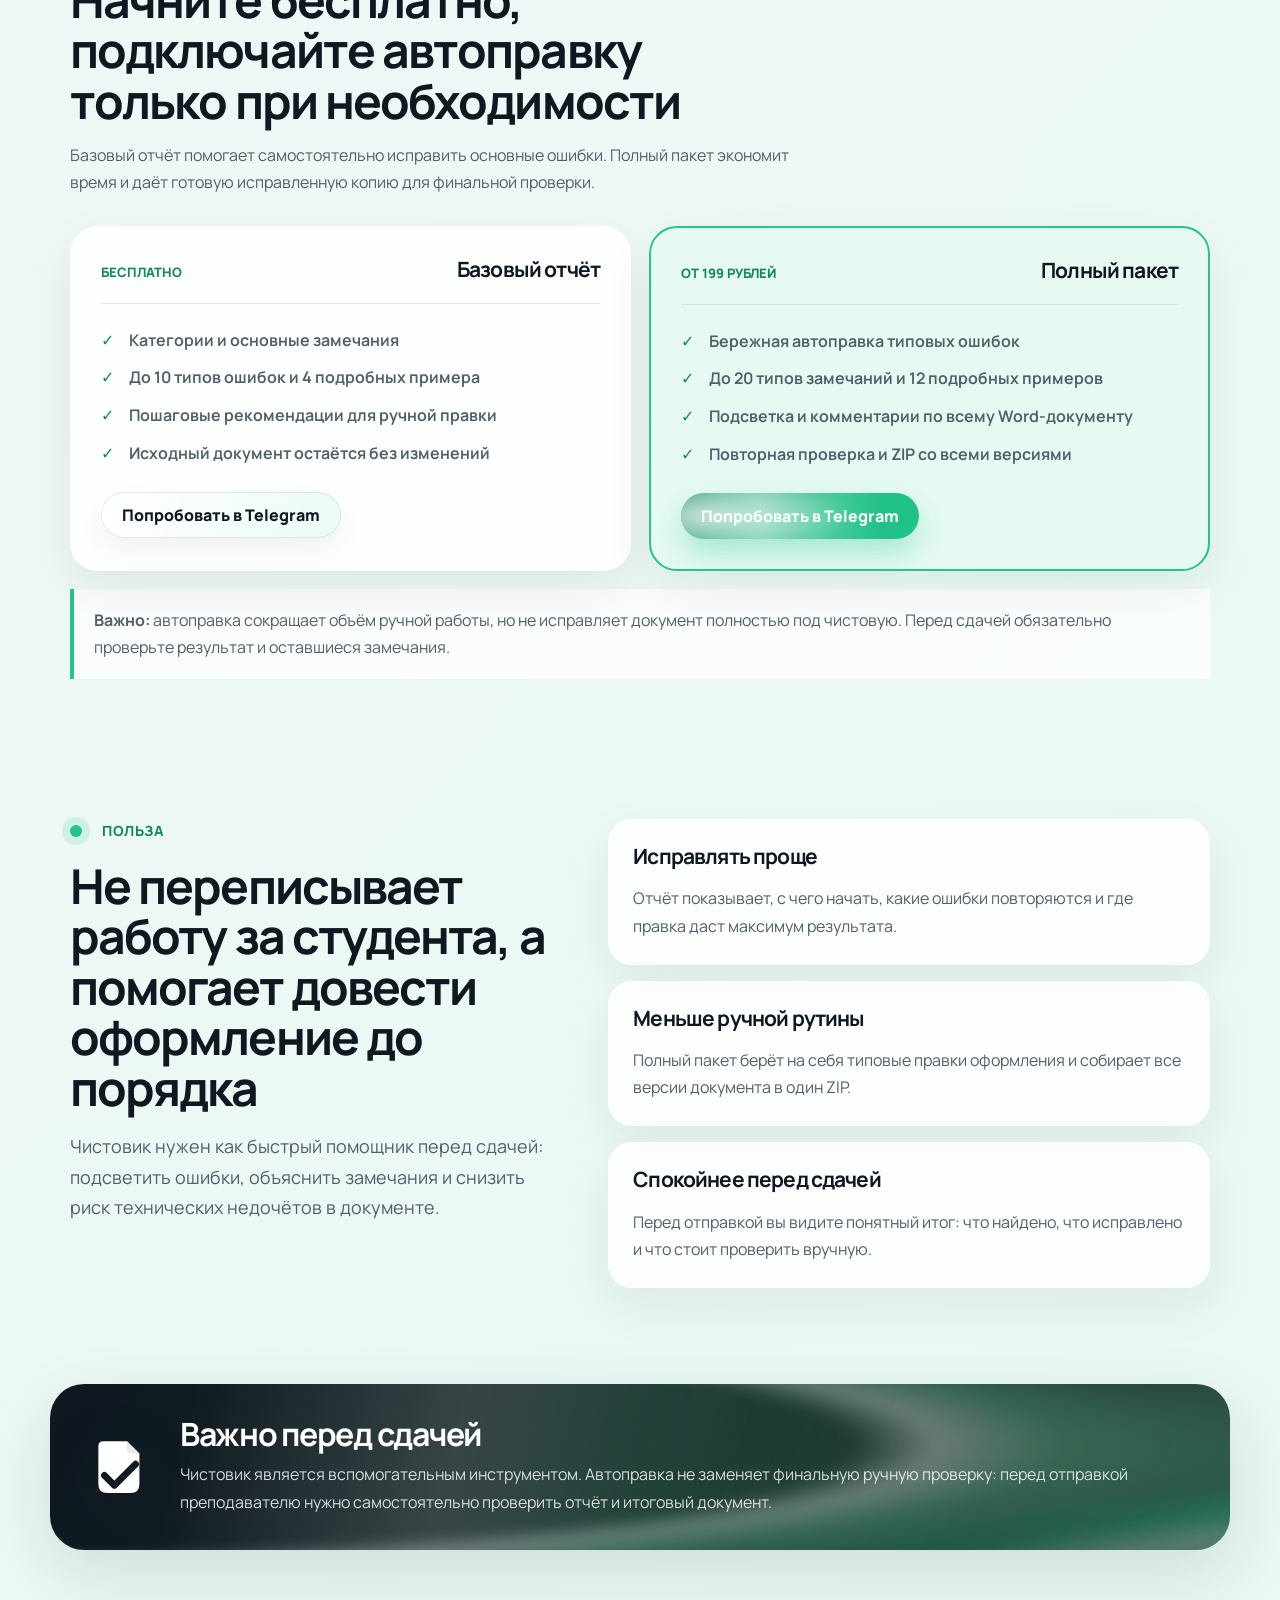
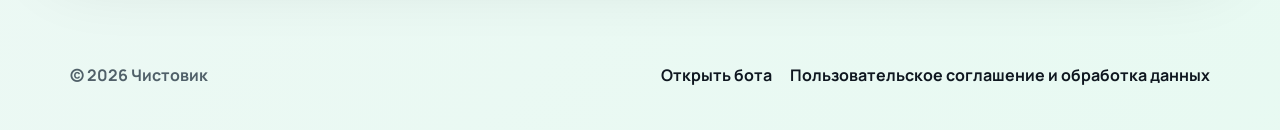
==== commit 6b8299d1: "Strengthen landing wave animation" ====
--- a/index.html
+++ b/index.html
@@ -9,7 +9,7 @@
   <link rel="preconnect" href="https://fonts.gstatic.com" crossorigin>
   <link href="https://fonts.googleapis.com/css2?family=Manrope:wght@400;500;600;700;800&display=swap" rel="stylesheet">
   <link rel="icon" href="assets/chistovik_mark.svg" type="image/svg+xml">
-  <link rel="stylesheet" href="styles.css?v=20260607-type1" />
+  <link rel="stylesheet" href="styles.css?v=20260607-wave1" />
 </head>
 <body>
   <header class="site-header">
--- a/styles.css
+++ b/styles.css
@@ -49,13 +49,14 @@
   z-index: -1;
   pointer-events: none;
   background:
-    radial-gradient(ellipse at 12% 34%, rgba(126,226,182,.34), transparent 30%),
-    radial-gradient(ellipse at 88% 62%, rgba(34,197,138,.30), transparent 34%),
-    linear-gradient(115deg, rgba(255,255,255,.42) 0 24%, rgba(230,250,241,.14) 44%, rgba(126,226,182,.20) 62%, rgba(255,255,255,.34) 100%);
-  background-size: 125% 125%, 130% 130%, 180% 180%;
-  filter: blur(10px);
-  opacity: .9;
-  animation: ambientWaveSweep 18s ease-in-out infinite alternate;
+    radial-gradient(ellipse 80% 54% at 8% 28%, transparent 0 46%, rgba(255,255,255,.78) 48%, rgba(126,226,182,.30) 52%, transparent 58%),
+    radial-gradient(ellipse 74% 48% at 88% 64%, transparent 0 42%, rgba(255,255,255,.66) 45%, rgba(34,197,138,.28) 50%, transparent 57%),
+    radial-gradient(ellipse 86% 52% at 52% 112%, transparent 0 45%, rgba(126,226,182,.28) 49%, transparent 57%),
+    linear-gradient(115deg, rgba(255,255,255,.30) 0 22%, rgba(230,250,241,.10) 42%, rgba(126,226,182,.18) 64%, rgba(255,255,255,.28) 100%);
+  background-size: 136% 136%, 132% 132%, 142% 142%, 210% 210%;
+  filter: blur(5px) saturate(1.16);
+  opacity: .92;
+  animation: ambientWaveSweep 13s ease-in-out infinite alternate;
 }
 
 @keyframes pageGradientFlow {
@@ -69,22 +70,32 @@
   100% { transform: translate3d(-1%, 3%, 0) scale(1.02) rotate(-3deg); }
 }
 @keyframes ambientWaveSweep {
-  0% { transform: translate3d(-3%, 0, 0); background-position: 0% 38%, 100% 64%, 0% 50%; }
-  50% { transform: translate3d(2%, -2%, 0); background-position: 36% 48%, 72% 46%, 72% 50%; }
-  100% { transform: translate3d(4%, 1%, 0); background-position: 72% 58%, 36% 76%, 100% 50%; }
+  0% { transform: translate3d(-4%, -1%, 0) scale(1.02); background-position: 0% 38%, 94% 64%, 18% 100%, 0% 50%; }
+  46% { transform: translate3d(2%, -3%, 0) scale(1.04); background-position: 48% 24%, 60% 42%, 50% 78%, 78% 50%; }
+  100% { transform: translate3d(5%, 2%, 0) scale(1.02); background-position: 96% 58%, 18% 76%, 84% 44%, 100% 50%; }
 }
 @keyframes headerWaveFlow {
-  0%, 100% { transform: translate3d(-4%, 0, 0) rotate(-2deg); background-position: 0 12px, 0 0; }
-  50% { transform: translate3d(4%, -3px, 0) rotate(2deg); background-position: 74px -2px, 100% 0; }
+  0%, 100% { transform: translate3d(-5%, 0, 0) rotate(-1.5deg); background-position: 0% 38%, 100% 68%, 50% 0%, 0% 50%; }
+  50% { transform: translate3d(5%, -4px, 0) rotate(1.5deg); background-position: 58% 24%, 30% 44%, 72% 100%, 100% 50%; }
 }
 @keyframes phoneWaveFlow {
-  0%, 100% { transform: translate3d(-5%, 2%, 0) rotate(-2deg); background-position: -40px 36px, 0 0; }
-  50% { transform: translate3d(5%, -2%, 0) rotate(2deg); background-position: 70px -24px, 100% 0; }
+  0%, 100% { transform: translate3d(-6%, 2%, 0) rotate(-2deg); background-position: 0% 34%, 100% 64%, 26% 100%, 0% 50%; }
+  50% { transform: translate3d(6%, -3%, 0) rotate(2deg); background-position: 58% 18%, 34% 48%, 72% 60%, 100% 50%; }
 }
 @keyframes waveRibbonFlow {
-  0%, 100% { transform: translate3d(-42%, 8%, 0) rotate(-10deg); opacity: .18; }
-  42% { transform: translate3d(-4%, -8%, 0) rotate(7deg); opacity: .48; }
-  78% { transform: translate3d(36%, 6%, 0) rotate(-6deg); opacity: .26; }
+  0%, 100% { transform: translate3d(-36%, 10%, 0) rotate(-8deg); opacity: .22; }
+  42% { transform: translate3d(-4%, -8%, 0) rotate(5deg); opacity: .58; }
+  78% { transform: translate3d(30%, 7%, 0) rotate(-5deg); opacity: .34; }
+}
+@keyframes noticeWaveBase {
+  0%, 100% { background-position: 0% 50%; }
+  45% { background-position: 82% 38%; }
+  76% { background-position: 42% 86%; }
+}
+@keyframes noticeWaveSweep {
+  0%, 100% { transform: translate3d(-34%, 10%, 0) rotate(-8deg); opacity: .18; }
+  42% { transform: translate3d(-2%, -8%, 0) rotate(6deg); opacity: .62; }
+  78% { transform: translate3d(34%, 8%, 0) rotate(-5deg); opacity: .30; }
 }
 @keyframes ctaGradientFlow {
   0%, 100% { background-position: 0% 50%; }
@@ -130,30 +141,31 @@
 .site-header::before {
   content: '';
   position: absolute;
-  inset: -75% -26%;
+  inset: -88% -32%;
   z-index: 0;
   pointer-events: none;
   background:
-    radial-gradient(ellipse 70% 120% at 6% 22%, rgba(34,197,138,.34), transparent 62%),
-    radial-gradient(ellipse 82% 130% at 92% 72%, rgba(126,226,182,.34), transparent 64%),
-    radial-gradient(ellipse 68% 110% at 48% 112%, rgba(255,255,255,.68), transparent 66%),
-    linear-gradient(105deg, rgba(230,250,241,.34), rgba(126,226,182,.16), rgba(255,255,255,.28));
-  filter: blur(8px) saturate(1.08);
-  opacity: .78;
-  animation: headerWaveFlow 15s ease-in-out infinite;
+    radial-gradient(ellipse 72% 48% at 8% 32%, transparent 0 44%, rgba(255,255,255,.86) 47%, rgba(126,226,182,.44) 52%, transparent 60%),
+    radial-gradient(ellipse 76% 50% at 92% 68%, transparent 0 42%, rgba(255,255,255,.72) 46%, rgba(34,197,138,.34) 52%, transparent 61%),
+    radial-gradient(ellipse 72% 50% at 48% 112%, rgba(255,255,255,.70), transparent 66%),
+    linear-gradient(105deg, rgba(230,250,241,.44), rgba(126,226,182,.22), rgba(255,255,255,.34));
+  background-size: 132% 132%, 138% 138%, 126% 126%, 220% 220%;
+  filter: blur(4px) saturate(1.16);
+  opacity: .94;
+  animation: headerWaveFlow 11s ease-in-out infinite;
 }
 .site-header::after {
   content: '';
   position: absolute;
-  inset: -105% -48%;
+  inset: -96% -40%;
   z-index: 0;
   pointer-events: none;
   background:
-    linear-gradient(104deg, transparent 0 24%, rgba(255,255,255,.74) 38%, rgba(126,226,182,.54) 45%, transparent 60% 100%),
-    linear-gradient(80deg, transparent 0 34%, rgba(34,197,138,.24) 44%, transparent 58% 100%);
-  filter: blur(14px) saturate(1.08);
-  opacity: .42;
-  animation: waveRibbonFlow 7.8s ease-in-out infinite;
+    linear-gradient(105deg, transparent 0 28%, rgba(255,255,255,.88) 39%, rgba(126,226,182,.56) 46%, transparent 61% 100%),
+    linear-gradient(78deg, transparent 0 32%, rgba(34,197,138,.28) 43%, transparent 59% 100%);
+  filter: blur(10px) saturate(1.12);
+  opacity: .56;
+  animation: waveRibbonFlow 6.6s ease-in-out infinite;
 }
 .site-header > * { position: relative; z-index: 1; }
 
@@ -289,8 +301,8 @@
 .lead { max-width: 650px; margin: 24px 0 0; font-size: 20px; }
 .hero__actions { display: flex; flex-wrap: wrap; gap: 14px; margin-top: 34px; }
 .hero-card { position: relative; min-height: 560px; border-radius: 42px; background: linear-gradient(145deg, rgba(230,250,241,.96), rgba(255,255,255,.72)); border: 1px solid rgba(255,255,255,.8); box-shadow: var(--shadow); overflow: hidden; }
-.hero-card::before { content: ''; position: absolute; inset: -42%; background: radial-gradient(ellipse 76% 54% at 2% 18%, rgba(34,197,138,.20), transparent 66%), radial-gradient(ellipse 78% 56% at 94% 78%, rgba(126,226,182,.48), transparent 68%), radial-gradient(ellipse 80% 58% at 44% 112%, rgba(255,255,255,.74), transparent 70%), linear-gradient(145deg, rgba(230,250,241,.20), rgba(126,226,182,.22), rgba(255,255,255,.16)); filter: blur(12px) saturate(1.08); opacity: .82; animation: phoneWaveFlow 17s ease-in-out infinite; }
-.hero-card::after { content: ''; position: absolute; inset: -56% -44%; pointer-events: none; background: linear-gradient(105deg, transparent 0 26%, rgba(255,255,255,.72) 40%, rgba(126,226,182,.42) 48%, transparent 64% 100%), linear-gradient(rgba(255,255,255,.06), rgba(255,255,255,.20)); filter: blur(18px) saturate(1.05); opacity: .42; animation: waveRibbonFlow 8.6s ease-in-out infinite reverse; }
+.hero-card::before { content: ''; position: absolute; inset: -48%; background: radial-gradient(ellipse 78% 48% at 4% 20%, transparent 0 42%, rgba(255,255,255,.74) 46%, rgba(126,226,182,.42) 53%, transparent 62%), radial-gradient(ellipse 82% 52% at 94% 76%, transparent 0 40%, rgba(255,255,255,.64) 45%, rgba(34,197,138,.28) 52%, transparent 62%), radial-gradient(ellipse 80% 58% at 44% 112%, rgba(255,255,255,.74), transparent 70%), linear-gradient(145deg, rgba(230,250,241,.22), rgba(126,226,182,.28), rgba(255,255,255,.18)); background-size: 132% 132%, 138% 138%, 128% 128%, 220% 220%; filter: blur(6px) saturate(1.14); opacity: .92; animation: phoneWaveFlow 11.5s ease-in-out infinite; }
+.hero-card::after { content: ''; position: absolute; inset: -54% -42%; pointer-events: none; background: linear-gradient(104deg, transparent 0 28%, rgba(255,255,255,.76) 40%, rgba(126,226,182,.48) 49%, transparent 64% 100%), linear-gradient(rgba(255,255,255,.06), rgba(255,255,255,.20)); filter: blur(12px) saturate(1.08); opacity: .54; animation: waveRibbonFlow 7.4s ease-in-out infinite reverse; }
 .phone-shell { position: absolute; left: 50%; top: 50%; z-index: 1; width: min(360px, 82%); transform: translate(-50%, -50%) rotate(-3deg); padding: 18px; border-radius: 42px; background: #101820; box-shadow: 0 38px 80px rgba(15,23,32,.26); }
 .phone-top { width: 86px; height: 7px; margin: 0 auto 14px; border-radius: 99px; background: rgba(255,255,255,.25); }
 .bot-card { padding: 20px; min-height: 440px; border-radius: 28px; background: #fff; overflow: hidden; }
@@ -375,7 +387,33 @@
 .plan li::before { content: '✓'; position: absolute; left: 0; top: 0; color: #16895f; font-weight: 900; }
 .plan .button { margin-top: 26px; }
 .comparison-note { margin: 18px 0 0; padding: 18px 20px; border-left: 4px solid var(--chistovik-green); background: rgba(255,255,255,.72); }
-.notice { position: relative; max-width: 1180px; margin: 26px auto 86px; padding: 34px; border-radius: 34px; color:#fff; display:flex; gap:24px; align-items:center; overflow: hidden; background: linear-gradient(120deg, #0F1720 0%, #163229 44%, #16895f 72%, #22C58A 100%); box-shadow: var(--shadow); }
+.notice { position: relative; max-width: 1180px; margin: 26px auto 86px; padding: 34px; border-radius: 34px; color:#fff; display:flex; gap:24px; align-items:center; overflow: hidden; background: linear-gradient(120deg, #0F1720 0%, #163229 34%, #16895f 64%, #22C58A 100%); background-size: 240% 240%; box-shadow: var(--shadow); animation: noticeWaveBase 12s ease-in-out infinite; }
+.notice::before {
+  content: '';
+  position: absolute;
+  inset: -64% -38%;
+  z-index: 0;
+  pointer-events: none;
+  background:
+    radial-gradient(ellipse 72% 48% at 12% 32%, transparent 0 44%, rgba(255,255,255,.38) 48%, rgba(126,226,182,.28) 54%, transparent 64%),
+    radial-gradient(ellipse 80% 50% at 88% 68%, transparent 0 42%, rgba(255,255,255,.28) 47%, rgba(34,197,138,.24) 55%, transparent 65%),
+    linear-gradient(110deg, transparent 0 24%, rgba(255,255,255,.18) 42%, transparent 62% 100%);
+  background-size: 138% 138%, 132% 132%, 220% 220%;
+  filter: blur(7px) saturate(1.12);
+  opacity: .88;
+  animation: headerWaveFlow 10.5s ease-in-out infinite reverse;
+}
+.notice::after {
+  content: '';
+  position: absolute;
+  inset: -80% -46%;
+  z-index: 0;
+  pointer-events: none;
+  background: linear-gradient(104deg, transparent 0 30%, rgba(255,255,255,.38) 42%, rgba(126,226,182,.34) 50%, transparent 65% 100%);
+  filter: blur(10px);
+  opacity: .42;
+  animation: noticeWaveSweep 7.2s ease-in-out infinite;
+}
 .notice > * { position: relative; z-index: 1; }
 .notice__logo { width: 72px; height: 72px; flex: 0 0 72px; filter: drop-shadow(0 16px 28px rgba(15,23,32,.18)); }
 .notice h2 { font-size: 32px; }
@@ -424,13 +462,14 @@
     opacity: .72;
   }
   body::after {
-    inset: -22vmax;
+    inset: -30vmax -24vmax;
     background:
-      radial-gradient(ellipse at 18% 28%, rgba(126,226,182,.22), transparent 42%),
-      radial-gradient(ellipse at 92% 72%, rgba(34,197,138,.18), transparent 44%);
-    background-size: 150% 150%, 155% 155%;
-    filter: blur(18px);
-    opacity: .54;
+      radial-gradient(ellipse 84% 54% at 14% 30%, transparent 0 43%, rgba(255,255,255,.64) 47%, rgba(126,226,182,.30) 54%, transparent 64%),
+      radial-gradient(ellipse 78% 50% at 90% 70%, transparent 0 42%, rgba(255,255,255,.54) 46%, rgba(34,197,138,.25) 54%, transparent 64%),
+      linear-gradient(118deg, rgba(255,255,255,.22), rgba(126,226,182,.14), rgba(255,255,255,.20));
+    background-size: 142% 142%, 136% 136%, 220% 220%;
+    filter: blur(8px) saturate(1.12);
+    opacity: .76;
   }
   .site-header { width: calc(100% - 20px); gap: 10px; padding: 12px; }
   .brand { min-width: 0; }
@@ -440,8 +479,8 @@
   .header-cta { min-height: 40px; padding: 0 12px; font-size: 12px; white-space: nowrap; }
   .site-header::before {
     inset: -95% -42%;
-    opacity: .68;
-    filter: blur(10px) saturate(1.04);
+    opacity: .86;
+    filter: blur(6px) saturate(1.12);
   }
   .hero, .section, .footer { width: 100%; max-width: 100vw; overflow: visible; }
   .hero { margin-left: 0; margin-right: 0; padding-left: 16px; padding-right: 16px; }
@@ -464,8 +503,8 @@
   .hero-card { width: 100%; max-width: calc(100vw - 32px); min-height: 530px; overflow: hidden; border-radius: 28px; }
   .hero-card::before {
     inset: -52%;
-    opacity: .66;
-    filter: blur(14px) saturate(1.04);
+    opacity: .82;
+    filter: blur(7px) saturate(1.12);
   }
   .phone-shell { top: 52%; width: min(310px, calc(100% - 28px)); max-width: 310px; padding: 14px; transform: translate(-50%, -50%) rotate(-2deg); }
   .bot-card { padding: 16px; }
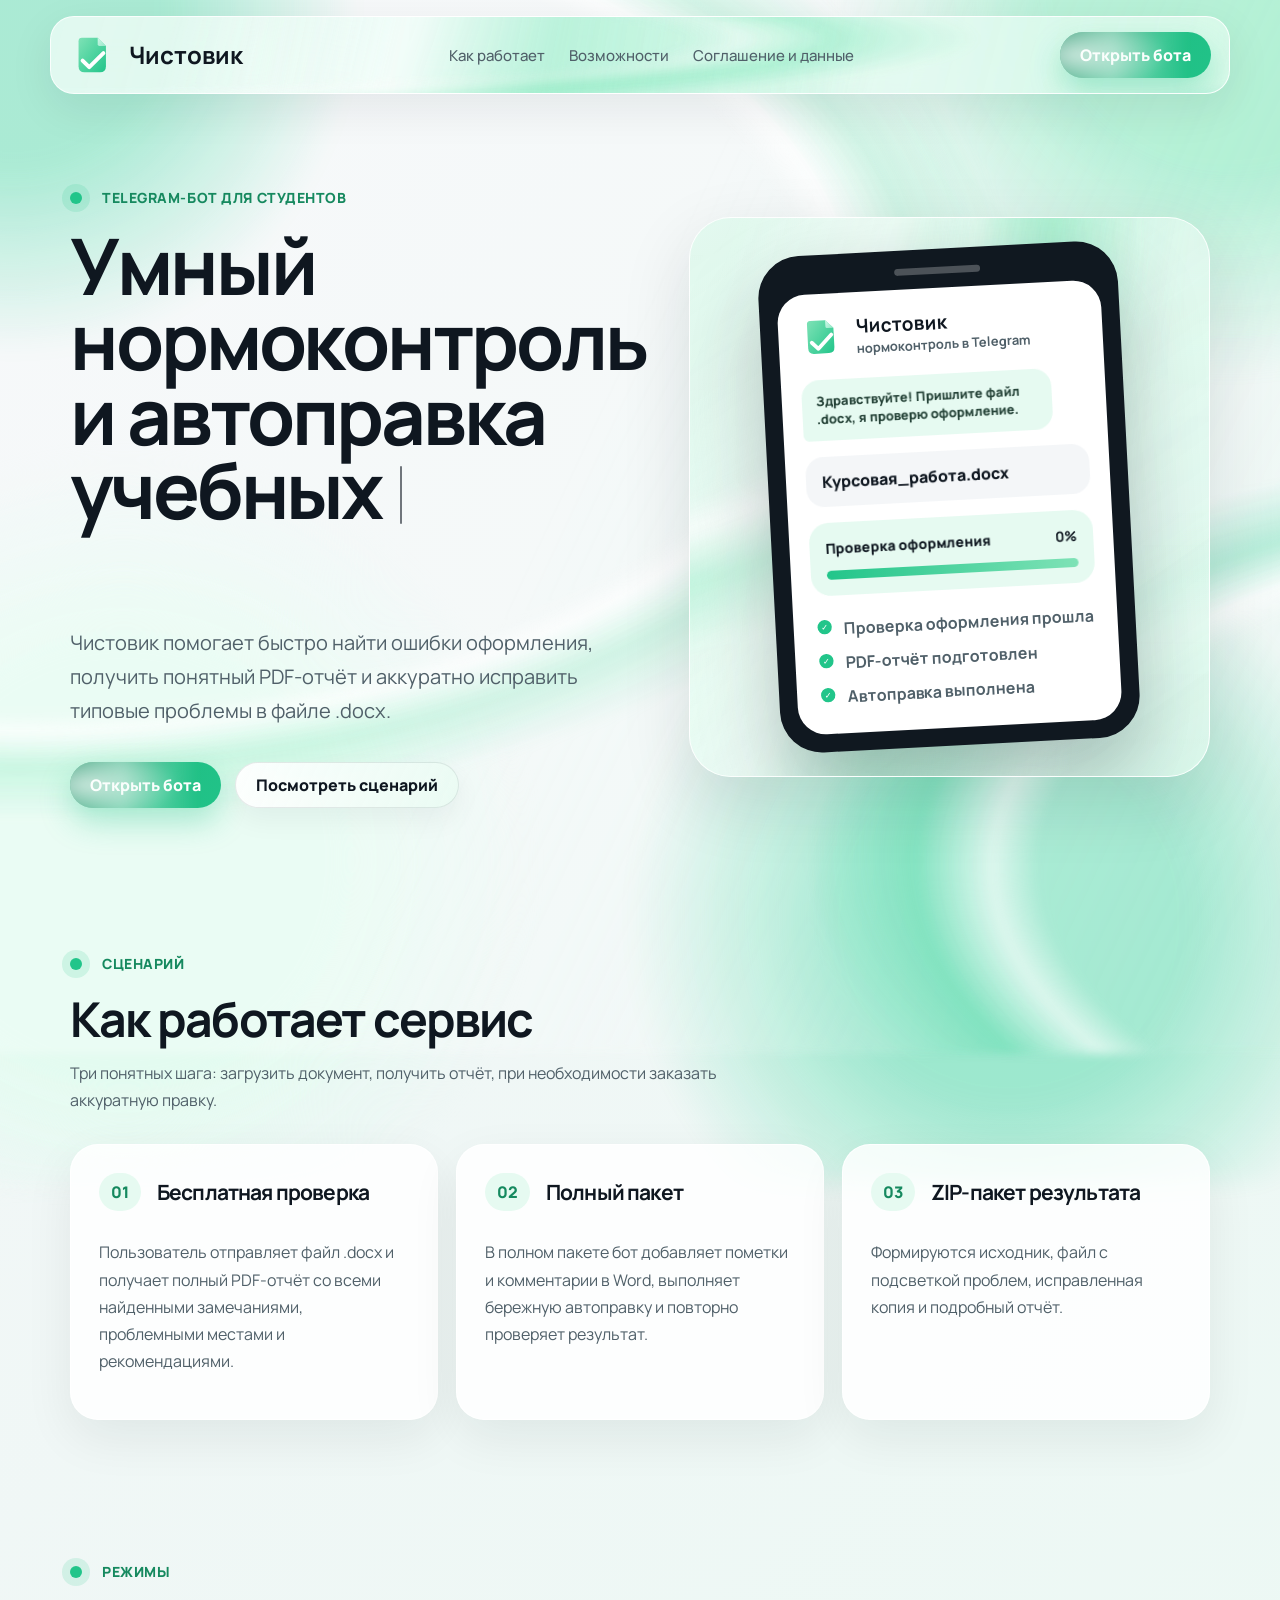
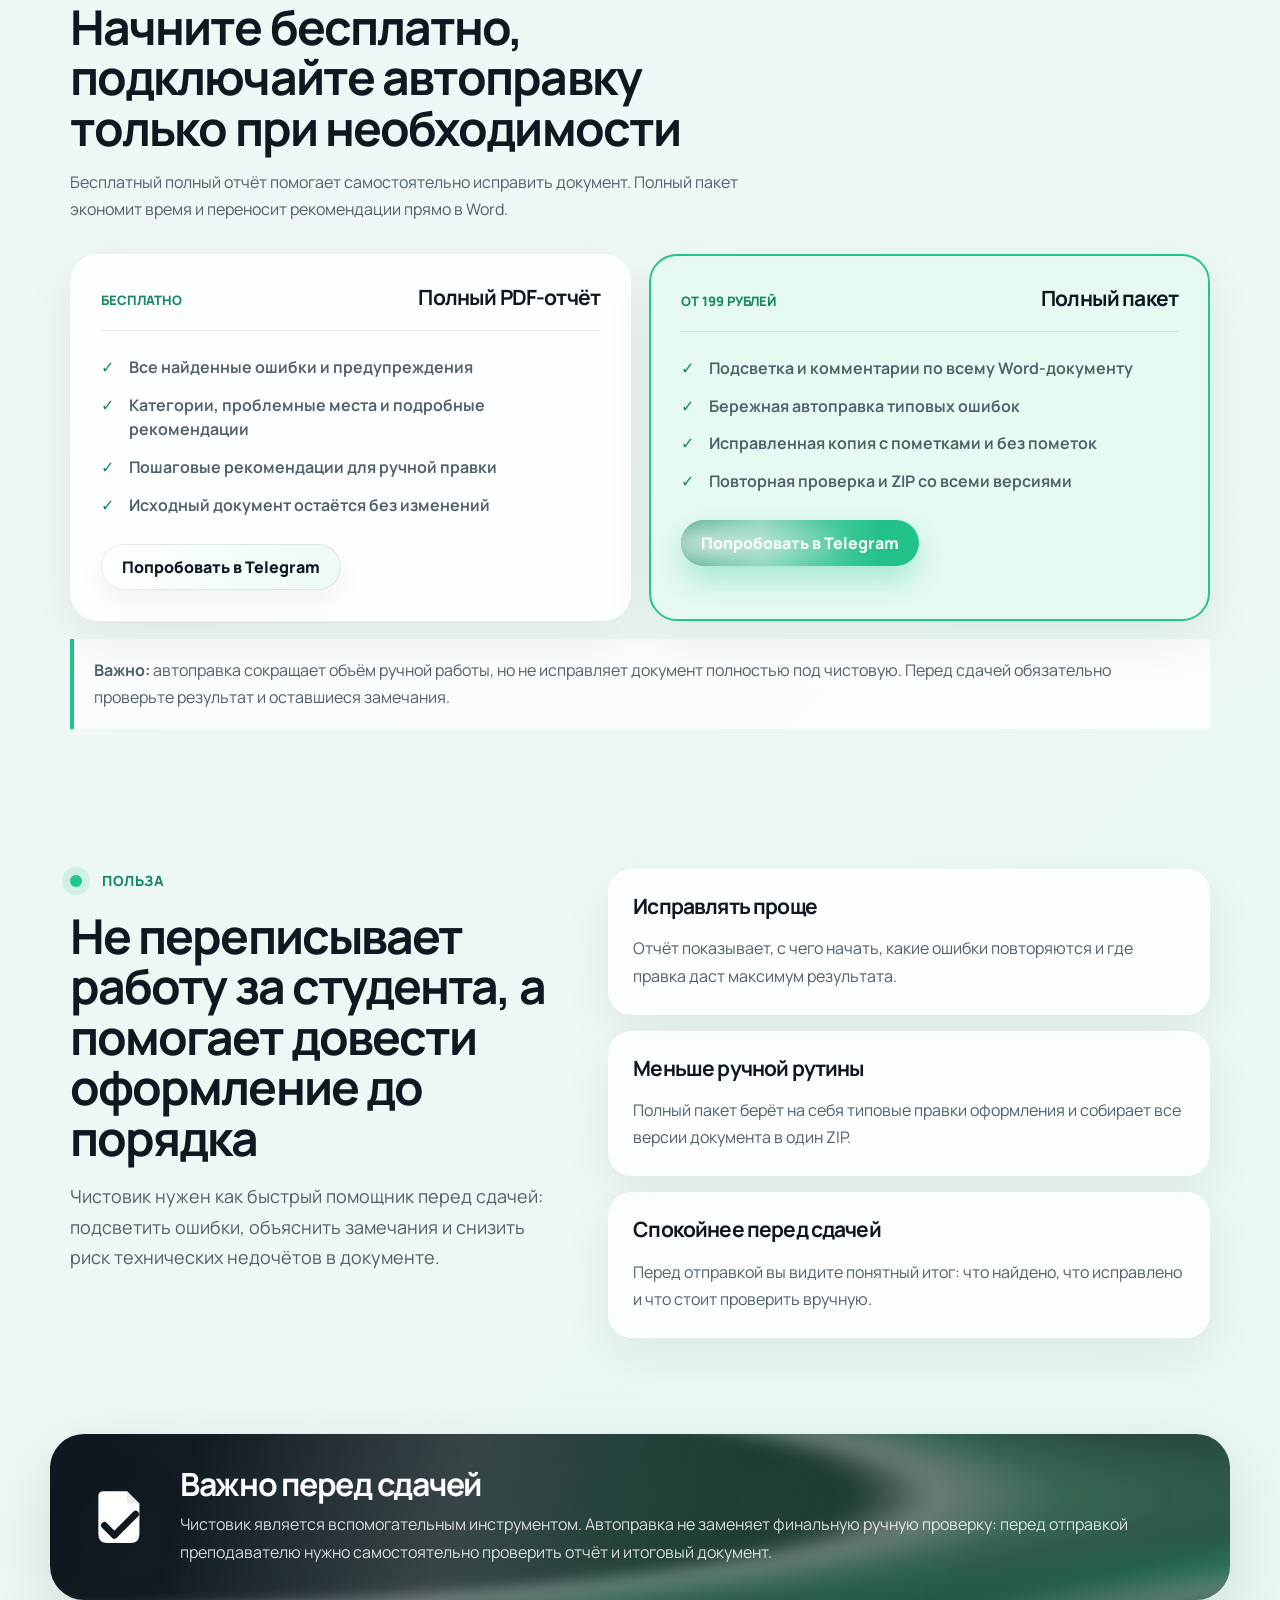
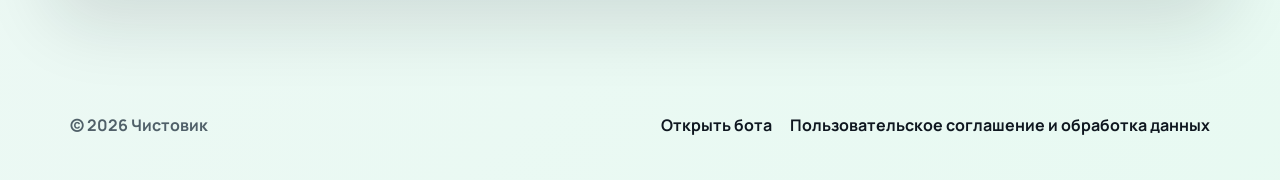
==== commit 9ef4c8f1: "Clarify free report and full package" ====
--- a/index.html
+++ b/index.html
@@ -9,7 +9,7 @@
   <link rel="preconnect" href="https://fonts.gstatic.com" crossorigin>
   <link href="https://fonts.googleapis.com/css2?family=Manrope:wght@400;500;600;700;800&display=swap" rel="stylesheet">
   <link rel="icon" href="assets/chistovik_mark.svg" type="image/svg+xml">
-  <link rel="stylesheet" href="styles.css?v=20260607-wave1" />
+  <link rel="stylesheet" href="styles.css?v=20260608-full-report1" />
 </head>
 <body>
   <header class="site-header">
@@ -79,14 +79,14 @@
             <span class="step-card__num">01</span>
             <h3>Бесплатная проверка</h3>
           </div>
-          <p>Пользователь отправляет файл .docx и получает полезный базовый PDF-отчёт с категориями, рекомендациями и примерами проблемных мест.</p>
+          <p>Пользователь отправляет файл .docx и получает полный PDF-отчёт со всеми найденными замечаниями, проблемными местами и рекомендациями.</p>
         </article>
         <article class="step-card">
           <div class="step-card__head">
             <span class="step-card__num">02</span>
             <h3>Полный пакет</h3>
           </div>
-          <p>В полном пакете бот выполняет бережную автоправку одного документа, повторно проверяет результат и готовит подробный отчёт.</p>
+          <p>В полном пакете бот добавляет пометки и комментарии в Word, выполняет бережную автоправку и повторно проверяет результат.</p>
         </article>
         <article class="step-card">
           <div class="step-card__head">
@@ -102,17 +102,17 @@
       <div class="section__head">
         <p class="eyebrow">Режимы</p>
         <h2>Начните бесплатно, подключайте автоправку только при необходимости</h2>
-        <p>Базовый отчёт помогает самостоятельно исправить основные ошибки. Полный пакет экономит время и даёт готовую исправленную копию для финальной проверки.</p>
+        <p>Бесплатный полный отчёт помогает самостоятельно исправить документ. Полный пакет экономит время и переносит рекомендации прямо в Word.</p>
       </div>
       <div class="comparison-grid">
         <article class="plan">
           <div class="plan__head">
             <span>Бесплатно</span>
-            <h3>Базовый отчёт</h3>
+            <h3>Полный PDF-отчёт</h3>
           </div>
           <ul>
-            <li>Категории и основные замечания</li>
-            <li>До 10 типов ошибок и 4 подробных примера</li>
+            <li>Все найденные ошибки и предупреждения</li>
+            <li>Категории, проблемные места и подробные рекомендации</li>
             <li>Пошаговые рекомендации для ручной правки</li>
             <li>Исходный документ остаётся без изменений</li>
           </ul>
@@ -124,9 +124,9 @@
             <h3>Полный пакет</h3>
           </div>
           <ul>
+            <li>Подсветка и комментарии по всему Word-документу</li>
             <li>Бережная автоправка типовых ошибок</li>
-            <li>До 20 типов замечаний и 12 подробных примеров</li>
-            <li>Подсветка и комментарии по всему Word-документу</li>
+            <li>Исправленная копия с пометками и без пометок</li>
             <li>Повторная проверка и ZIP со всеми версиями</li>
           </ul>
           <a class="button button--primary" href="https://t.me/testproverkatesbot" target="_blank" rel="noopener">Попробовать в Telegram</a>
@@ -212,10 +212,11 @@
       });
 
       let index = 0;
+      const isDesktop = window.matchMedia('(min-width: 861px)').matches;
       const typeNext = () => {
         const step = steps[index];
         if (!step) {
-          window.setTimeout(() => title.classList.remove('is-typing'), 1100);
+          window.setTimeout(() => title.classList.remove('is-typing'), isDesktop ? 1350 : 1100);
           return;
         }
 
@@ -225,18 +226,18 @@
         if (index < steps.length) {
           const char = step.char || '';
           const nextChar = steps[index]?.char || '';
-          const baseDelay = /[,\s]/.test(char) ? 86 : 43;
-          const softPause = /[А-ЯA-Z]/.test(nextChar) ? 14 : 0;
-          const wave = Math.round(Math.sin(index * 1.45) * 7);
+          const baseDelay = /[,\s]/.test(char) ? (isDesktop ? 116 : 86) : (isDesktop ? 62 : 43);
+          const softPause = nextChar && nextChar.toUpperCase() === nextChar && nextChar.toLowerCase() !== nextChar ? (isDesktop ? 22 : 14) : 0;
+          const wave = Math.round(Math.sin(index * 1.45) * (isDesktop ? 10 : 7));
           const delay = baseDelay + softPause + wave;
           window.setTimeout(typeNext, delay);
           return;
         }
 
-        window.setTimeout(() => title.classList.remove('is-typing'), 1100);
+        window.setTimeout(() => title.classList.remove('is-typing'), isDesktop ? 1350 : 1100);
       };
 
-      window.setTimeout(typeNext, 420);
+      window.setTimeout(typeNext, isDesktop ? 560 : 420);
     })();
   </script>
 </body>
--- a/styles.css
+++ b/styles.css
@@ -267,12 +267,12 @@
 .hero-title .type-char {
   display: inline-block;
   opacity: 0;
-  filter: blur(5px);
-  transform: translate3d(0, .16em, 0) scale(.985);
+  filter: blur(9px);
+  transform: translate3d(0, .24em, 0) scale(.976);
   transition:
-    opacity .38s cubic-bezier(.16, 1, .3, 1),
-    filter .42s cubic-bezier(.16, 1, .3, 1),
-    transform .42s cubic-bezier(.16, 1, .3, 1);
+    opacity .58s cubic-bezier(.16, 1, .3, 1),
+    filter .64s cubic-bezier(.16, 1, .3, 1),
+    transform .64s cubic-bezier(.16, 1, .3, 1);
   will-change: opacity, filter, transform;
 }
 .hero-title .type-char.is-visible {
@@ -364,6 +364,10 @@
   72%, 88% { transform: scale(1); }
   96% { transform: scale(.65); }
 }
+@keyframes mobileProgressBreathe {
+  0%, 100% { width: 78%; }
+  50% { width: 88%; }
+}
 
 .section { max-width: 1180px; margin: 0 auto; padding: 70px 20px; scroll-margin-top: 112px; }
 .section__head { max-width: 720px; margin-bottom: 30px; }
@@ -460,6 +464,7 @@
       radial-gradient(circle at 52% 86%, rgba(34,197,138,.20) 0 18vmax, transparent 42vmax);
     filter: blur(18px) saturate(1.08);
     opacity: .72;
+    animation-duration: 42s;
   }
   body::after {
     inset: -30vmax -24vmax;
@@ -468,8 +473,9 @@
       radial-gradient(ellipse 78% 50% at 90% 70%, transparent 0 42%, rgba(255,255,255,.54) 46%, rgba(34,197,138,.25) 54%, transparent 64%),
       linear-gradient(118deg, rgba(255,255,255,.22), rgba(126,226,182,.14), rgba(255,255,255,.20));
     background-size: 142% 142%, 136% 136%, 220% 220%;
-    filter: blur(8px) saturate(1.12);
-    opacity: .76;
+    filter: blur(5px) saturate(1.08);
+    opacity: .62;
+    animation-duration: 30s;
   }
   .site-header { width: calc(100% - 20px); gap: 10px; padding: 12px; }
   .brand { min-width: 0; }
@@ -479,8 +485,13 @@
   .header-cta { min-height: 40px; padding: 0 12px; font-size: 12px; white-space: nowrap; }
   .site-header::before {
     inset: -95% -42%;
-    opacity: .86;
-    filter: blur(6px) saturate(1.12);
+    opacity: .74;
+    filter: blur(5px) saturate(1.08);
+    animation-duration: 18s;
+  }
+  .site-header::after {
+    opacity: .32;
+    animation-duration: 16s;
   }
   .hero, .section, .footer { width: 100%; max-width: 100vw; overflow: visible; }
   .hero { margin-left: 0; margin-right: 0; padding-left: 16px; padding-right: 16px; }
@@ -500,15 +511,49 @@
   .lead { max-width: 100%; font-size: 17px; overflow-wrap: anywhere; }
   .hero__actions { display: grid; }
   .button { width: 100%; }
-  .hero-card { width: 100%; max-width: calc(100vw - 32px); min-height: 530px; overflow: hidden; border-radius: 28px; }
+  .hero-title .type-char {
+    filter: blur(5px);
+    transform: translate3d(0, .16em, 0) scale(.985);
+    transition:
+      opacity .38s cubic-bezier(.16, 1, .3, 1),
+      filter .42s cubic-bezier(.16, 1, .3, 1),
+      transform .42s cubic-bezier(.16, 1, .3, 1);
+  }
+  .hero-card { width: 100%; max-width: calc(100vw - 32px); min-height: 620px; overflow: hidden; border-radius: 28px; }
   .hero-card::before {
     inset: -52%;
-    opacity: .82;
-    filter: blur(7px) saturate(1.12);
-  }
-  .phone-shell { top: 52%; width: min(310px, calc(100% - 28px)); max-width: 310px; padding: 14px; transform: translate(-50%, -50%) rotate(-2deg); }
-  .bot-card { padding: 16px; }
+    opacity: .70;
+    filter: blur(5px) saturate(1.08);
+    animation-duration: 24s;
+  }
+  .hero-card::after {
+    opacity: .30;
+    animation-duration: 18s;
+  }
+  .phone-shell { top: 50%; width: min(286px, calc(100% - 34px)); max-width: 286px; padding: 12px; border-radius: 36px; transform: translate(-50%, -50%) rotate(-2deg); }
+  .bot-card { min-height: 410px; padding: 15px; }
   .bot-message { max-width: 210px; }
+  .bot-message,
+  .file-chip,
+  .progress-card,
+  .check-list li,
+  .check-list li::before {
+    animation: none;
+    opacity: 1;
+    transform: none;
+  }
+  .progress-percent {
+    min-width: 42px;
+    text-align: right;
+  }
+  .progress-percent::before {
+    content: "82%";
+    animation: none;
+  }
+  .progress i {
+    width: 82%;
+    animation: mobileProgressBreathe 4.8s ease-in-out infinite;
+  }
   .step-card p, .section__head p, .plan li, .feature-list p, .notice p { overflow-wrap: anywhere; }
   .section { padding: 46px 16px; }
   .section + .section { padding-top: 34px; }
@@ -540,9 +585,9 @@
   .hero { padding-left: 14px; padding-right: 14px; }
   h1 { max-width: calc(100vw - 28px); font-size: 28px; }
   .lead { font-size: 16px; }
-  .hero-card { max-width: calc(100vw - 28px); min-height: 500px; }
-  .phone-shell { width: min(276px, calc(100% - 24px)); padding: 12px; border-radius: 36px; }
-  .bot-card { min-height: 378px; padding: 14px; border-radius: 24px; }
+  .hero-card { max-width: calc(100vw - 28px); min-height: 570px; }
+  .phone-shell { width: min(258px, calc(100% - 28px)); padding: 11px; border-radius: 34px; }
+  .bot-card { min-height: 376px; padding: 13px; border-radius: 24px; }
   .bot-card__head img { width: 38px; height: 38px; }
   .bot-card__head strong { font-size: 17px; }
   .bot-card__head span, .bot-message { font-size: 12px; }
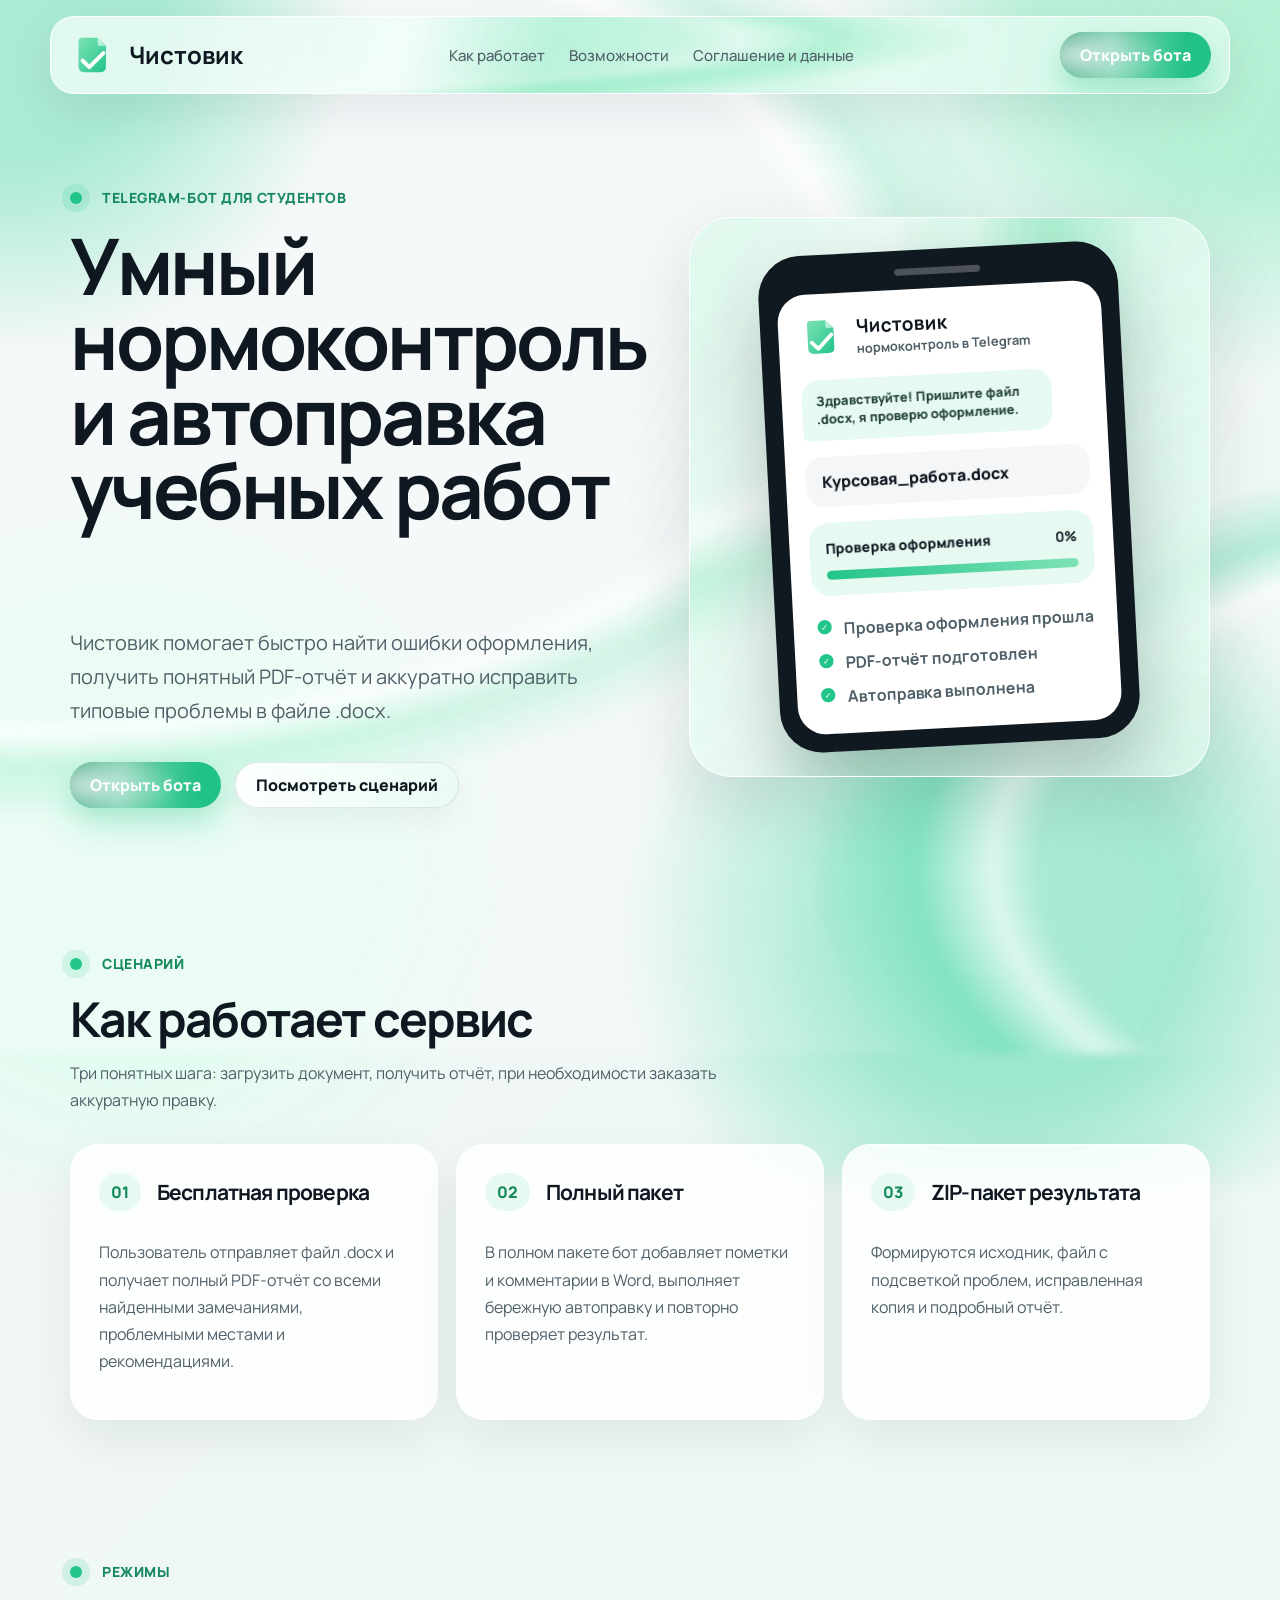
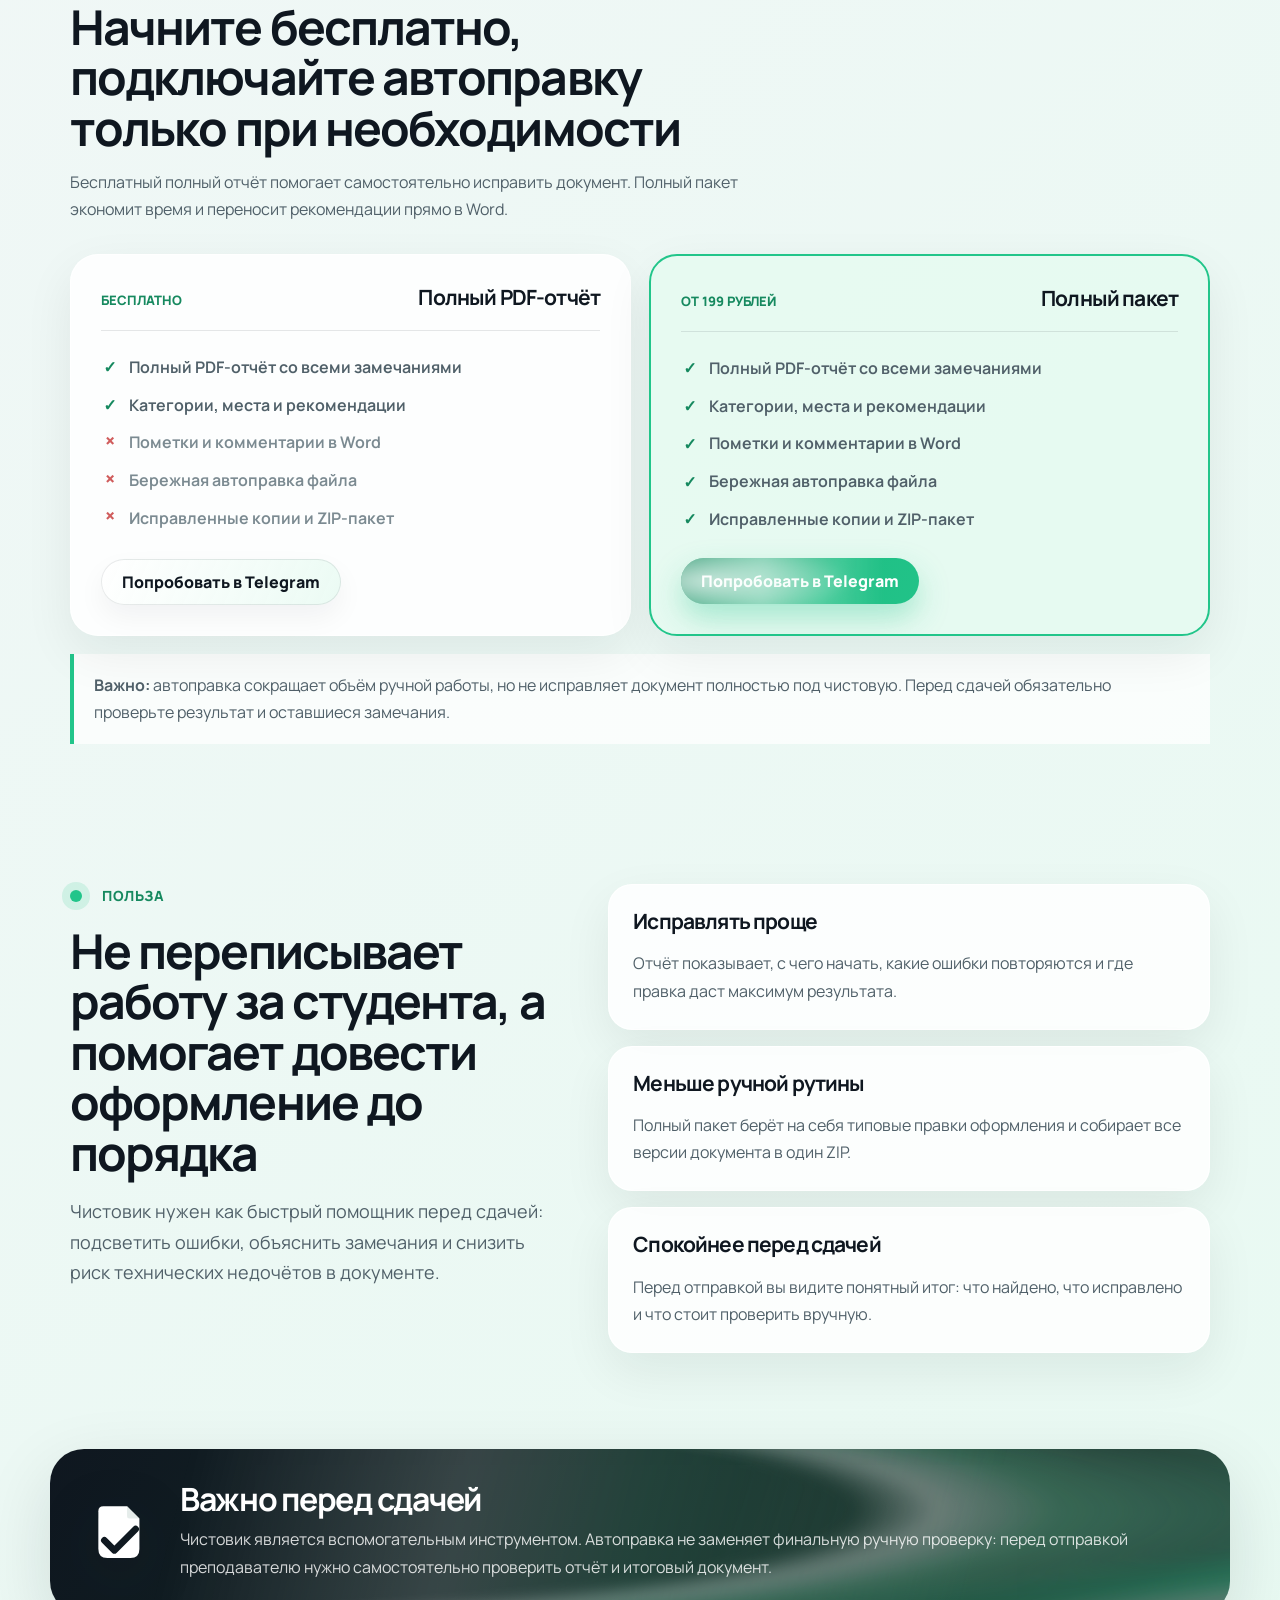
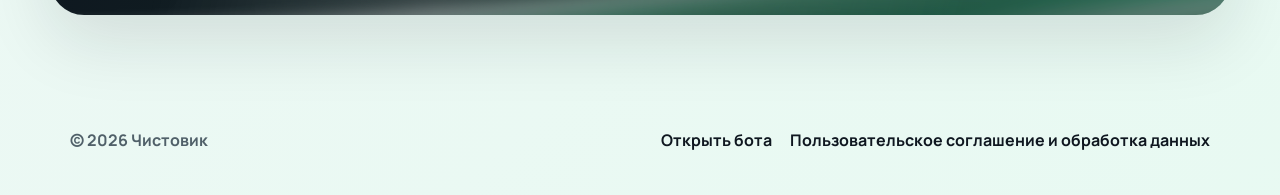
==== commit 1a08a057: "Align plan cards and add feature comparison" ====
--- a/index.html
+++ b/index.html
@@ -9,7 +9,7 @@
   <link rel="preconnect" href="https://fonts.gstatic.com" crossorigin>
   <link href="https://fonts.googleapis.com/css2?family=Manrope:wght@400;500;600;700;800&display=swap" rel="stylesheet">
   <link rel="icon" href="assets/chistovik_mark.svg" type="image/svg+xml">
-  <link rel="stylesheet" href="styles.css?v=20260608-full-report1" />
+  <link rel="stylesheet" href="styles.css?v=20260608-compare-matrix1" />
 </head>
 <body>
   <header class="site-header">
@@ -111,10 +111,11 @@
             <h3>Полный PDF-отчёт</h3>
           </div>
           <ul>
-            <li>Все найденные ошибки и предупреждения</li>
-            <li>Категории, проблемные места и подробные рекомендации</li>
-            <li>Пошаговые рекомендации для ручной правки</li>
-            <li>Исходный документ остаётся без изменений</li>
+            <li class="plan__feature plan__feature--yes">Полный PDF-отчёт со всеми замечаниями</li>
+            <li class="plan__feature plan__feature--yes">Категории, места и рекомендации</li>
+            <li class="plan__feature plan__feature--no">Пометки и комментарии в Word</li>
+            <li class="plan__feature plan__feature--no">Бережная автоправка файла</li>
+            <li class="plan__feature plan__feature--no">Исправленные копии и ZIP-пакет</li>
           </ul>
           <a class="button button--secondary" href="https://t.me/testproverkatesbot" target="_blank" rel="noopener">Попробовать в Telegram</a>
         </article>
@@ -124,10 +125,11 @@
             <h3>Полный пакет</h3>
           </div>
           <ul>
-            <li>Подсветка и комментарии по всему Word-документу</li>
-            <li>Бережная автоправка типовых ошибок</li>
-            <li>Исправленная копия с пометками и без пометок</li>
-            <li>Повторная проверка и ZIP со всеми версиями</li>
+            <li class="plan__feature plan__feature--yes">Полный PDF-отчёт со всеми замечаниями</li>
+            <li class="plan__feature plan__feature--yes">Категории, места и рекомендации</li>
+            <li class="plan__feature plan__feature--yes">Пометки и комментарии в Word</li>
+            <li class="plan__feature plan__feature--yes">Бережная автоправка файла</li>
+            <li class="plan__feature plan__feature--yes">Исправленные копии и ZIP-пакет</li>
           </ul>
           <a class="button button--primary" href="https://t.me/testproverkatesbot" target="_blank" rel="noopener">Попробовать в Telegram</a>
         </article>
--- a/styles.css
+++ b/styles.css
@@ -382,14 +382,17 @@
 .feature-list article { padding: 24px; border-radius: 24px; }
 .feature-list p { margin-bottom: 0; }
 .comparison-grid { display: grid; grid-template-columns: repeat(2, minmax(0, 1fr)); gap: 18px; }
-.plan { padding: 30px; border-radius: var(--radius); background: rgba(255,255,255,.86); border: 1px solid rgba(255,255,255,.95); box-shadow: 0 18px 50px rgba(15,23,32,.07); }
+.plan { display: flex; flex-direction: column; padding: 30px; border-radius: var(--radius); background: rgba(255,255,255,.86); border: 1px solid rgba(255,255,255,.95); box-shadow: 0 18px 50px rgba(15,23,32,.07); }
 .plan--accent { position: relative; overflow: hidden; isolation: isolate; border: 2px solid var(--chistovik-green); background: rgba(230,250,241,.9); }
 .plan__head { display: flex; align-items: baseline; justify-content: space-between; gap: 20px; padding-bottom: 20px; border-bottom: 1px solid var(--line); }
 .plan__head span { color: #16895f; font-size: 13px; font-weight: 800; text-transform: uppercase; }
-.plan ul { display: grid; gap: 13px; margin: 24px 0 0; padding: 0; list-style: none; }
+.plan ul { display: grid; flex: 1; align-content: start; gap: 13px; margin: 24px 0 0; padding: 0; list-style: none; }
 .plan li { position: relative; padding-left: 28px; color: var(--chistovik-gray); line-height: 1.55; font-weight: 650; }
-.plan li::before { content: '✓'; position: absolute; left: 0; top: 0; color: #16895f; font-weight: 900; }
-.plan .button { margin-top: 26px; }
+.plan__feature::before { position: absolute; left: 0; top: .02em; width: 18px; text-align: center; font-weight: 950; }
+.plan__feature--yes::before { content: '✓'; color: #16895f; }
+.plan li.plan__feature--no { color: #7b8a91; }
+.plan__feature--no::before { content: '×'; color: #d05d5d; font-size: 20px; line-height: 1; }
+.plan .button { align-self: flex-start; margin-top: 26px; }
 .comparison-note { margin: 18px 0 0; padding: 18px 20px; border-left: 4px solid var(--chistovik-green); background: rgba(255,255,255,.72); }
 .notice { position: relative; max-width: 1180px; margin: 26px auto 86px; padding: 34px; border-radius: 34px; color:#fff; display:flex; gap:24px; align-items:center; overflow: hidden; background: linear-gradient(120deg, #0F1720 0%, #163229 34%, #16895f 64%, #22C58A 100%); background-size: 240% 240%; box-shadow: var(--shadow); animation: noticeWaveBase 12s ease-in-out infinite; }
 .notice::before {
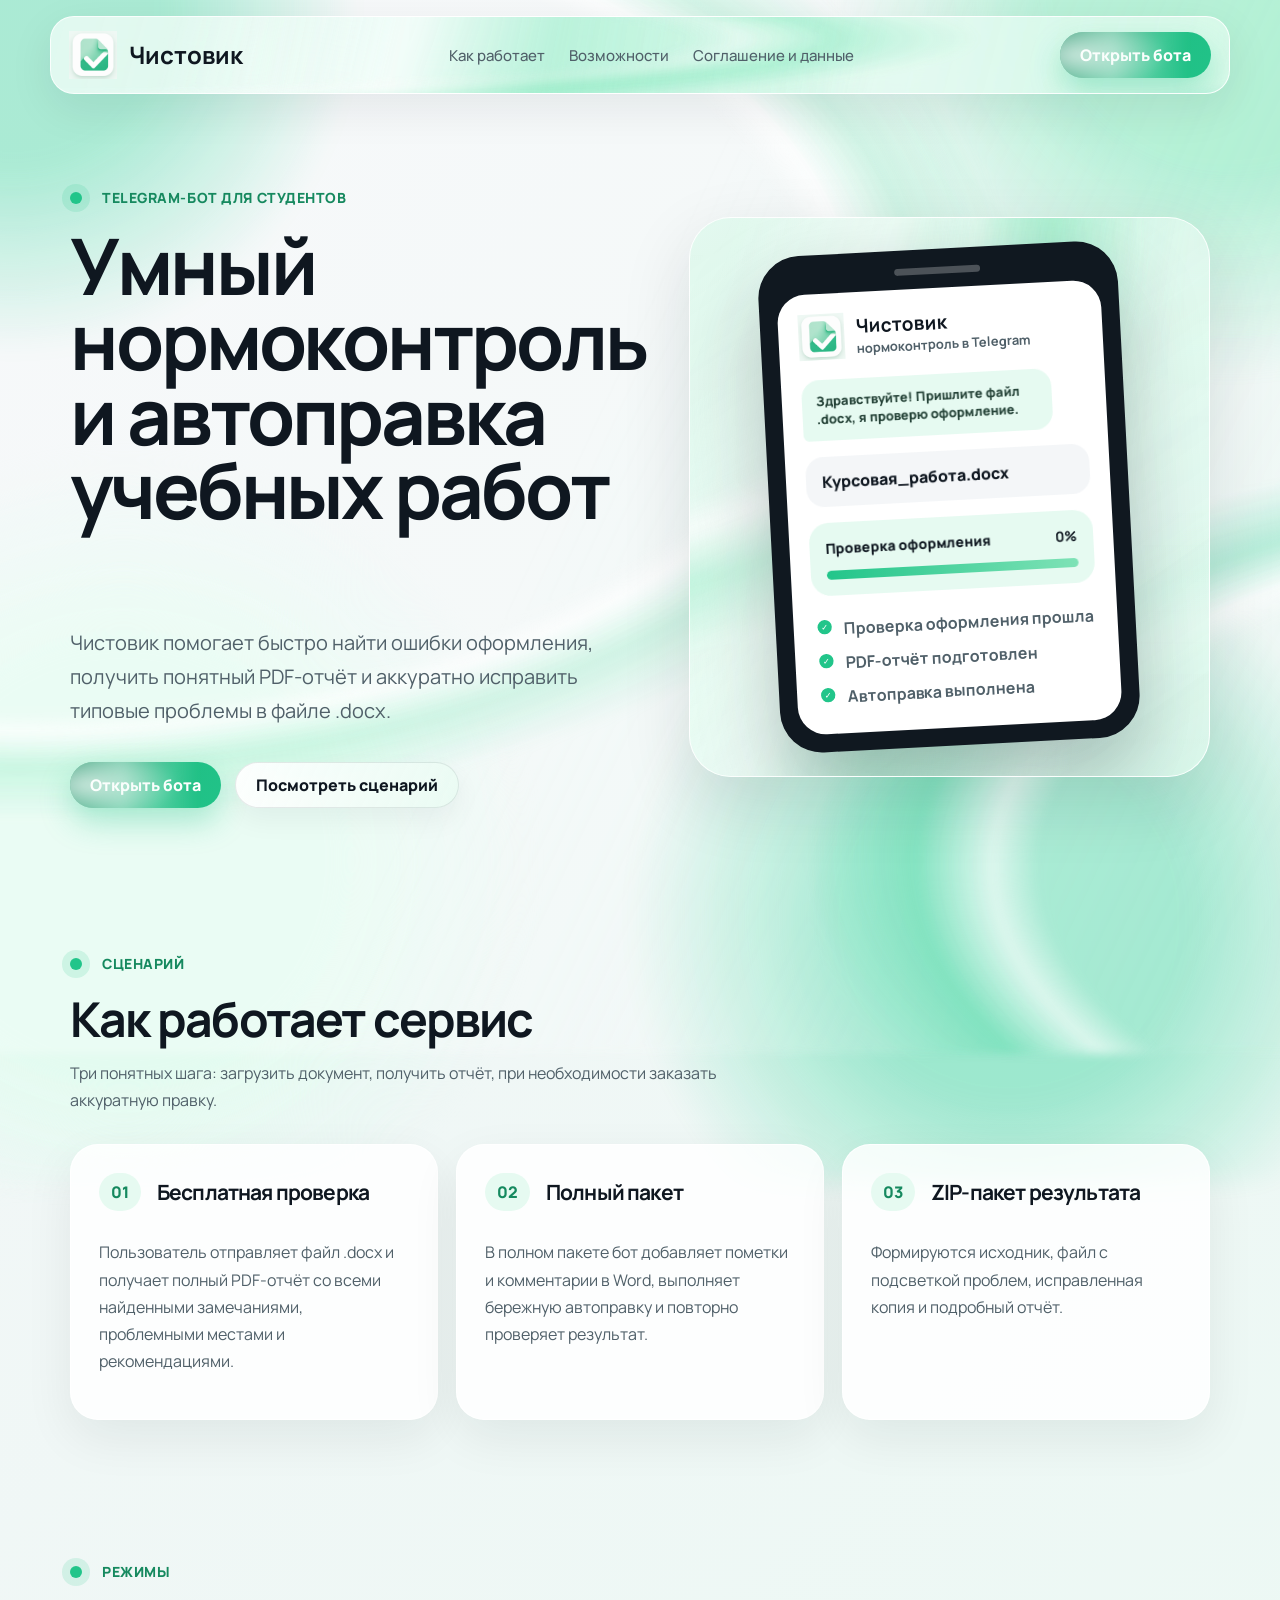
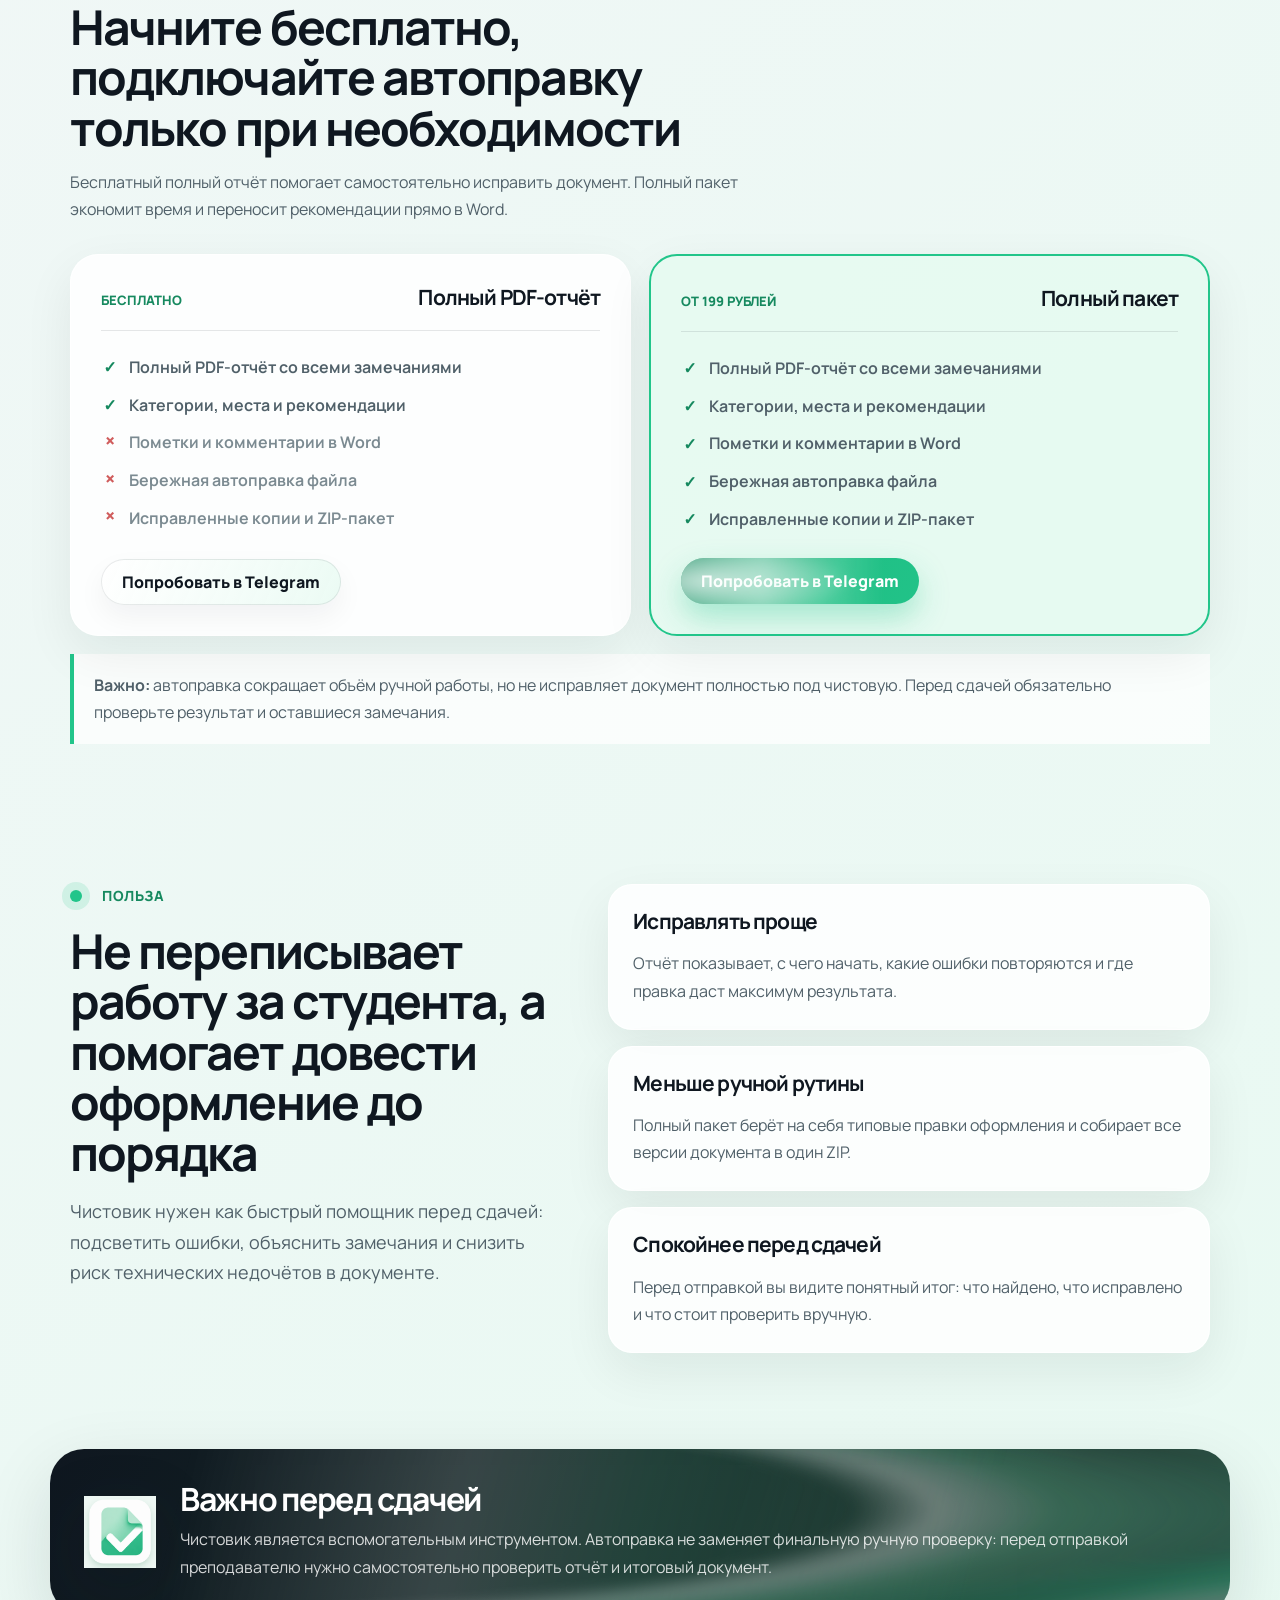
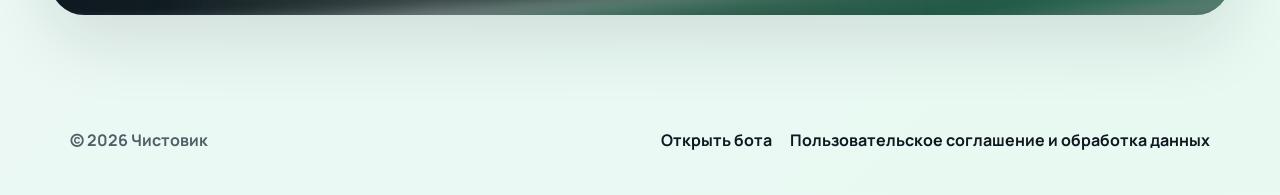
==== commit cbc0dbd2: "Update Chistovik logo assets" ====
--- a/index.html
+++ b/index.html
@@ -8,13 +8,13 @@
   <link rel="preconnect" href="https://fonts.googleapis.com">
   <link rel="preconnect" href="https://fonts.gstatic.com" crossorigin>
   <link href="https://fonts.googleapis.com/css2?family=Manrope:wght@400;500;600;700;800&display=swap" rel="stylesheet">
-  <link rel="icon" href="assets/chistovik_mark.svg" type="image/svg+xml">
+  <link rel="icon" href="assets/chistovik_mark.png?v=20260608-logo4" type="image/png">
   <link rel="stylesheet" href="styles.css?v=20260608-compare-matrix1" />
 </head>
 <body>
   <header class="site-header">
     <a class="brand" href="index.html" aria-label="Чистовик — главная">
-      <img src="assets/chistovik_mark.svg" alt="" />
+      <img src="assets/chistovik_mark.png?v=20260608-logo4" alt="" />
       <span>Чистовик</span>
     </a>
     <nav class="nav" aria-label="Основная навигация">
@@ -42,7 +42,7 @@
           <div class="phone-top"></div>
           <div class="bot-card">
             <div class="bot-card__head">
-              <img src="assets/chistovik_mark.svg" alt="" />
+              <img src="assets/chistovik_mark.png?v=20260608-logo4" alt="" />
               <div>
                 <strong>Чистовик</strong>
                 <span>нормоконтроль в Telegram</span>
@@ -160,7 +160,7 @@
     </section>
 
     <section class="notice">
-      <img class="notice__logo" src="assets/chistovik_mark_notice.svg" alt="" />
+      <img class="notice__logo" src="assets/chistovik_mark.png?v=20260608-logo4" alt="" />
       <div>
         <h2>Важно перед сдачей</h2>
         <p>Чистовик является вспомогательным инструментом. Автоправка не заменяет финальную ручную проверку: перед отправкой преподавателю нужно самостоятельно проверить отчёт и итоговый документ.</p>
